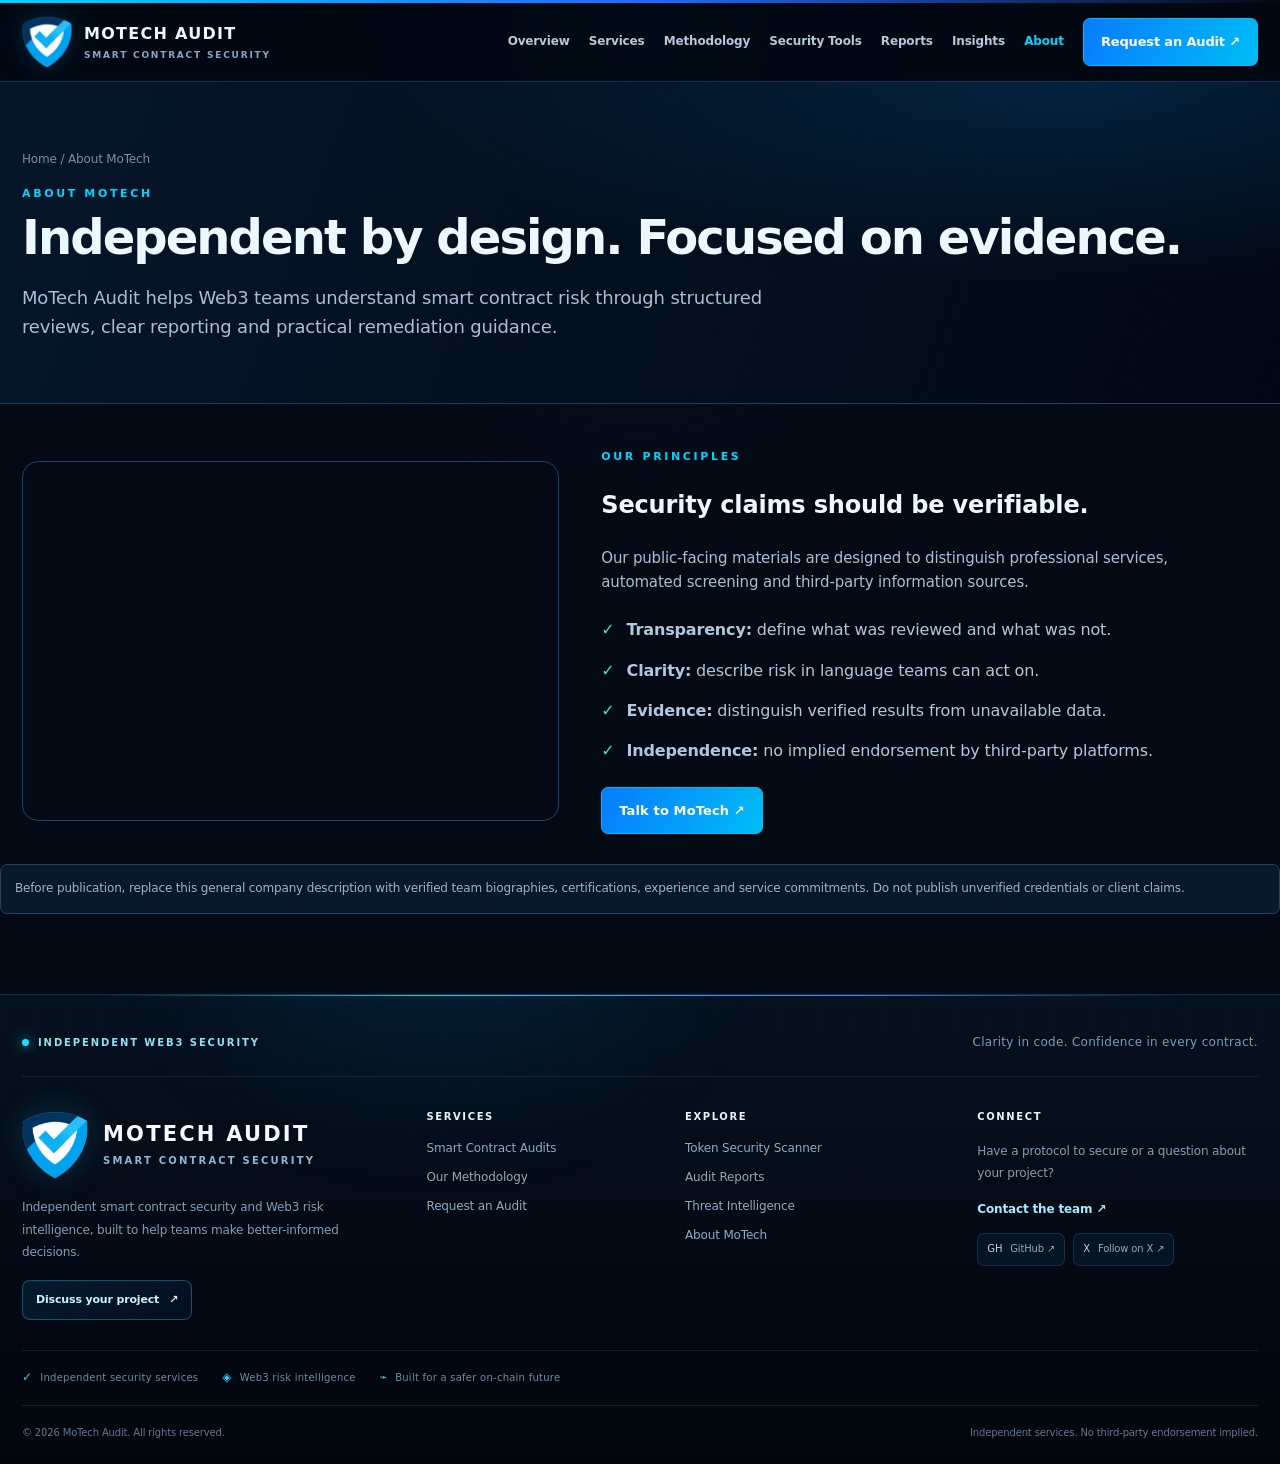
==== about.html @ cdf60a1f "Upgrade website to mobile-friendly V3" ====
<!doctype html><html lang="en"><head><meta charset="utf-8"><meta name="viewport" content="width=device-width, initial-scale=1"><meta name="theme-color" content="#050c18"><meta name="description" content="MoTech Audit smart contract security, token risk analysis and Web3 security intelligence."><title>About | MoTech Audit</title><link rel="stylesheet" href="assets/site.css"></head><body><div class="topline"></div><header><div class="wrap nav"><a class="brand" href="index.html"><img src="assets/logo.png" alt="MoTech Audit logo"><span>MOTECH AUDIT<small>SMART CONTRACT SECURITY</small></span></a><button class="mobile-menu-toggle" type="button" aria-label="Open navigation menu" aria-expanded="false" aria-controls="site-navigation"><span class="menu-icon" aria-hidden="true"><i></i><i></i><i></i></span><span class="menu-label">Menu</span></button><nav class="links" id="site-navigation"><a class="" href="index.html">Overview</a><a class="" href="services.html">Services</a><a class="" href="process.html">Methodology</a><a class="" href="scanner.html">Security Tools</a><a class="" href="reports.html">Reports</a><a class="" href="insights.html">Insights</a><a class="active" href="about.html">About</a><a class="nav-cta" href="contact.html">Request an Audit ↗</a></nav></div></header><div class="page-intro"><div class="wrap"><div class="crumb"><a href="index.html">Home</a> / About MoTech</div><div class="eyebrow">About MoTech</div><h1>Independent by design. Focused on evidence.</h1><p class="lead">MoTech Audit helps Web3 teams understand smart contract risk through structured reviews, clear reporting and practical remediation guidance.</p></div></div><main class="content"><div class="wrap feature"><div class="feature-img"></div><div><div class="eyebrow">Our principles</div><h2>Security claims should be verifiable.</h2><p class="lead" style="font-size:15px">Our public-facing materials are designed to distinguish professional services, automated screening and third-party information sources.</p><div class="checklist"><div class="check"><b>✓</b><span><strong>Transparency:</strong> define what was reviewed and what was not.</span></div><div class="check"><b>✓</b><span><strong>Clarity:</strong> describe risk in language teams can act on.</span></div><div class="check"><b>✓</b><span><strong>Evidence:</strong> distinguish verified results from unavailable data.</span></div><div class="check"><b>✓</b><span><strong>Independence:</strong> no implied endorsement by third-party platforms.</span></div></div><a class="btn" href="contact.html">Talk to MoTech ↗</a></div></div><div class="notice" style="margin-top:30px">Before publication, replace this general company description with verified team biographies, certifications, experience and service commitments. Do not publish unverified credentials or client claims.</div></div></main><footer class="footer premium-footer">
  <div class="footer-glow" aria-hidden="true"></div>
  <div class="wrap">
    <div class="footer-topline">
      <span class="footer-kicker"><span class="footer-live-dot"></span> INDEPENDENT WEB3 SECURITY</span>
      <span class="footer-top-note">Clarity in code. Confidence in every contract.</span>
    </div>
    <div class="premium-footgrid">
      <div class="footer-brand-col">
        <a class="brand footer-brand" href="index.html" aria-label="MoTech Audit home">
          <img src="assets/logo.png" alt="MoTech Audit logo">
          <span>MOTECH AUDIT<small>SMART CONTRACT SECURITY</small></span>
        </a>
        <p>Independent smart contract security and Web3 risk intelligence, built to help teams make better-informed decisions.</p>
        <a class="footer-contact-link" href="contact.html">Discuss your project <span aria-hidden="true">↗</span></a>
      </div>
      <div class="footer-link-col">
        <h4>Services</h4>
        <a href="services.html">Smart Contract Audits</a>
        <a href="process.html">Our Methodology</a>
        <a href="contact.html">Request an Audit</a>
      </div>
      <div class="footer-link-col">
        <h4>Explore</h4>
        <a href="scanner.html">Token Security Scanner</a>
        <a href="reports.html">Audit Reports</a>
        <a href="insights.html">Threat Intelligence</a>
        <a href="about.html">About MoTech</a>
      </div>
      <div class="footer-link-col footer-connect-col">
        <h4>Connect</h4>
        <p>Have a protocol to secure or a question about your project?</p>
        <a href="contact.html">Contact the team <span aria-hidden="true">↗</span></a>
        <div class="footer-socials">
          <a href="https://github.com/MotechAudit" target="_blank" rel="noreferrer" aria-label="GitHub">GH <span>GitHub ↗</span></a>
          <a href="https://x.com/MoTechAudit" target="_blank" rel="noreferrer" aria-label="X / Twitter">X <span>Follow on X ↗</span></a>
        </div>
      </div>
    </div>
    <div class="footer-trust-row">
      <span><i aria-hidden="true">✓</i> Independent security services</span>
      <span><i aria-hidden="true">◈</i> Web3 risk intelligence</span>
      <span><i aria-hidden="true">⌁</i> Built for a safer on-chain future</span>
    </div>
    <div class="copyright premium-copyright">
      <span>© 2026 MoTech Audit. All rights reserved.</span>
      <span>Independent services. No third-party endorsement implied.</span>
    </div>
  </div>
</footer><script>
// Progressive scroll reveals; content remains visible if scripting is unavailable.
(()=>{document.documentElement.classList.add('reveal-ready');const targets='section,.card,.workspace-card,.panel,.scan-home,.ticker-shell,.page-intro,.result,.stat,.feature-img,.form-grid';document.querySelectorAll(targets).forEach((el,i)=>{if(el.closest('footer'))return;el.classList.add('reveal');});if(!('IntersectionObserver'in window)){document.querySelectorAll('.reveal').forEach(el=>el.classList.add('is-visible'));return;}const observer=new IntersectionObserver(entries=>entries.forEach(entry=>{if(entry.isIntersecting){entry.target.classList.add('is-visible');observer.unobserve(entry.target)}}),{threshold:.08,rootMargin:'0px 0px -35px 0px'});document.querySelectorAll('.reveal').forEach(el=>observer.observe(el));})();
</script>

<script>
/* Mobile navigation accessibility */
(function(){
  var toggle=document.querySelector('.mobile-menu-toggle');
  var menu=document.querySelector('#site-navigation');
  if(!toggle||!menu)return;
  function closeMenu(){menu.classList.remove('is-open');toggle.setAttribute('aria-expanded','false');toggle.setAttribute('aria-label','Open navigation menu');}
  toggle.addEventListener('click',function(){
    var open=!menu.classList.contains('is-open');
    menu.classList.toggle('is-open',open);
    toggle.setAttribute('aria-expanded',String(open));
    toggle.setAttribute('aria-label',open?'Close navigation menu':'Open navigation menu');
  });
  menu.querySelectorAll('a').forEach(function(link){link.addEventListener('click',closeMenu);});
  document.addEventListener('keydown',function(e){if(e.key==='Escape')closeMenu();});
  window.addEventListener('resize',function(){if(window.innerWidth>1000)closeMenu();});
})();
</script>
</body></html>
---- assets/site.css ----
:root{--bg:#050c18;--panel:#0a1728;--panel2:#0d2035;--line:#18344f;--text:#eaf4ff;--muted:#91a9c2;--cyan:#15c9f5;--blue:#168bff;--green:#3ee0b2;--max:1240px}*{box-sizing:border-box}html{scroll-behavior:smooth}body{margin:0;background:var(--bg);color:var(--text);font:16px/1.65 Inter,ui-sans-serif,system-ui,-apple-system,Segoe UI,sans-serif}a{color:inherit;text-decoration:none}button,input,select,textarea{font:inherit}.wrap{width:min(var(--max),calc(100% - 44px));margin:auto}.topline{height:3px;background:linear-gradient(90deg,var(--cyan),#2468ff,transparent)}header{position:sticky;top:0;z-index:20;background:#050c18ed;backdrop-filter:blur(18px);border-bottom:1px solid #183047}.nav{height:82px;display:flex;align-items:center;justify-content:space-between;gap:24px}.brand{display:flex;align-items:center;gap:12px;font-weight:850;letter-spacing:.08em}.brand img{width:47px;height:47px;object-fit:contain}.brand small{display:block;font-size:9px;letter-spacing:.2em;color:#8aa6c1;font-weight:700}.links{display:flex;align-items:center;gap:23px;color:#b5c8dc;font-size:13px;font-weight:700}.links a:hover,.links a.active{color:var(--cyan)}.nav-cta,.btn{display:inline-flex;align-items:center;justify-content:center;gap:9px;padding:12px 17px;border:1px solid #1f9ac8;background:linear-gradient(120deg,#0879b8,#1051a4);border-radius:8px;color:white;font-size:13px;font-weight:800;box-shadow:0 8px 26px #008dd51c}.btn.secondary{background:#0a1829;border-color:#294761;color:#d9ebff;box-shadow:none}.btn:hover,.nav-cta:hover{filter:brightness(1.15);transform:translateY(-1px)}.mobile{display:none}.eyebrow{font-size:11px;letter-spacing:.23em;color:var(--cyan);font-weight:850;text-transform:uppercase}.hero{padding:78px 0 58px;position:relative;overflow:hidden;background:radial-gradient(ellipse at 80% 30%,#063e7455,transparent 40%),linear-gradient(180deg,#071426,#050c18)}.hero-grid{display:grid;grid-template-columns:1.03fr .97fr;align-items:center;gap:36px}.hero h1{font-size:clamp(42px,5.3vw,72px);line-height:1.04;letter-spacing:-.055em;margin:18px 0 22px;max-width:720px}.gradient{background:linear-gradient(90deg,#fff 10%,#72e1ff 56%,#278aff);color:transparent;background-clip:text}.lead{font-size:18px;color:#a8bfd6;max-width:640px}.actions{display:flex;gap:12px;flex-wrap:wrap;margin:28px 0}.hero-art{min-height:370px;background:linear-gradient(130deg,#07162a55,#081b30aa),url('assets/hero.png') center/cover;border:1px solid #19436a;border-radius:18px;box-shadow:0 30px 90px #00101f;position:relative}.art-label{position:absolute;bottom:18px;left:18px;right:18px;display:flex;justify-content:space-between;gap:12px;padding:13px 15px;background:#061120d9;border:1px solid #1a4260;border-radius:10px;font-size:11px;color:#b7d2eb}.art-label strong{color:var(--cyan)}.strip{border-block:1px solid #162d43;background:#071321}.strip-grid{display:grid;grid-template-columns:repeat(4,1fr)}.strip-item{padding:22px 20px;border-right:1px solid #162d43}.strip-item:last-child{border:0}.strip-item strong{display:block;font-size:13px}.strip-item span{font-size:12px;color:var(--muted)}section{padding:72px 0}.section-head{display:flex;align-items:end;justify-content:space-between;gap:24px;margin-bottom:28px}.section-head h2,.page-intro h1{margin:8px 0 0;font-size:clamp(30px,4vw,46px);line-height:1.12;letter-spacing:-.04em}.section-head p{color:var(--muted);max-width:480px;margin:0}.grid{display:grid;gap:16px}.grid.three{grid-template-columns:repeat(3,1fr)}.grid.two{grid-template-columns:repeat(2,1fr)}.card{background:linear-gradient(145deg,#0b1b2d,#081321);border:1px solid var(--line);border-radius:13px;padding:25px;min-width:0;transition:.2s}.card:hover{border-color:#1976a5;transform:translateY(-2px)}.iconbox{width:44px;height:44px;border-radius:10px;border:1px solid #12668b;background:#06243b;color:#4bdcff;display:grid;place-items:center;font-weight:900;font-size:13px;margin-bottom:20px}.card h3{margin:0 0 9px;font-size:19px}.card p{margin:0;color:#9cb2c9;font-size:14px}.card .more{display:inline-block;color:var(--cyan);font-size:13px;font-weight:800;margin-top:19px}.feature{display:grid;grid-template-columns:.9fr 1.1fr;gap:42px;align-items:center}.feature-img{min-height:360px;border:1px solid #16456a;border-radius:16px;background:url('assets/shield.jpg') center/cover}.checklist{display:grid;gap:14px;margin:22px 0}.check{display:flex;gap:12px;color:#b2c7dc}.check b{color:var(--green)}.page-intro{padding:65px 0 38px;background:radial-gradient(ellipse at 80% 0%,#07416a55,transparent 45%),#071221;border-bottom:1px solid #142d43}.page-intro .lead{max-width:790px}.crumb{font-size:12px;color:#7290ab;margin-bottom:15px}.content{padding:44px 0 80px}.two-col{display:grid;grid-template-columns:minmax(0,1fr) 300px;gap:24px}.sidebox{height:max-content;position:sticky;top:110px}.sidebox a{display:block;padding:10px 0;border-bottom:1px solid #193147;color:#9db5cc;font-size:13px}.sidebox a:hover{color:var(--cyan)}.form-grid{display:grid;grid-template-columns:1fr 1fr;gap:15px}.field{display:grid;gap:7px}.field.full{grid-column:1/-1}.field label{font-size:12px;color:#a7bfd6;font-weight:750}.field input,.field select,.field textarea{width:100%;background:#061120;border:1px solid #25435c;color:#eaf4ff;border-radius:8px;padding:12px 13px;outline:none}.field input:focus,.field select:focus,.field textarea:focus{border-color:var(--cyan)}.field textarea{min-height:130px;resize:vertical}.notice{border:1px solid #24425b;background:#09192a;border-radius:10px;padding:14px;color:#9bb4ca;font-size:12px}.pill{display:inline-block;border:1px solid #1d506e;color:#72ddf7;background:#06233a;border-radius:99px;padding:5px 9px;font-size:10px;font-weight:800;letter-spacing:.07em}.statrow{display:grid;grid-template-columns:repeat(3,1fr);gap:12px;margin:24px 0}.stat{padding:19px;background:#071625;border:1px solid #18354e;border-radius:10px}.stat strong{display:block;font-size:23px}.stat span{font-size:11px;color:var(--muted)}.scanner{display:grid;grid-template-columns:1fr 1fr;gap:16px}.result{background:#061321;border:1px solid #193d59;border-radius:12px;padding:22px}.result h3{margin:0 0 12px}.resultrow{display:flex;justify-content:space-between;gap:12px;padding:11px 0;border-bottom:1px solid #183047;font-size:13px}.resultrow span{color:#9ab2c9}.resultrow strong{color:#c5f7ff}.resultrow:last-child{border:0}.footer{border-top:1px solid #183047;background:#040a13;padding:44px 0 24px}.footgrid{display:grid;grid-template-columns:1.5fr 1fr 1fr 1fr;gap:28px}.footer p,.footer a{font-size:12px;color:#8fa8c0}.footer a{display:block;margin:7px 0}.footer h4{font-size:12px;margin:0 0 12px;color:#dbeaff}.copyright{border-top:1px solid #15283a;margin-top:30px;padding-top:17px;display:flex;justify-content:space-between;gap:15px;color:#66829c;font-size:11px}.status{font-size:12px;color:#9eb8cf;margin-top:12px}.menu-toggle{display:none}
@media(max-width:900px){.links{gap:12px}.links a:not(.nav-cta){display:none}.mobile{display:inline-flex}.hero-grid,.feature,.two-col{grid-template-columns:1fr}.hero-art{min-height:310px}.grid.three{grid-template-columns:repeat(2,1fr)}.footgrid{grid-template-columns:repeat(2,1fr)}.sidebox{position:static}.scanner{grid-template-columns:1fr}}
@media(max-width:600px){.wrap{width:min(100% - 28px,var(--max))}.nav{height:70px}.brand img{width:39px;height:39px}.brand{font-size:13px}.nav-cta{padding:10px 11px;font-size:11px}.hero{padding:52px 0 38px}.hero h1{font-size:43px}.lead{font-size:15px}.hero-art{min-height:240px}.strip-grid{grid-template-columns:repeat(2,1fr)}.strip-item:nth-child(2){border-right:0}.strip-item:nth-child(-n+2){border-bottom:1px solid #162d43}.section-head{display:block}.section-head p{margin-top:12px}.grid.three,.grid.two{grid-template-columns:1fr}section{padding:50px 0}.page-intro{padding:45px 0 30px}.form-grid{grid-template-columns:1fr}.field.full{grid-column:auto}.footgrid{grid-template-columns:1fr 1fr}.copyright{display:block}.statrow{grid-template-columns:1fr}.card{padding:21px}}


/* MoTech multi-page workspace redesign */
:root{--bg:#040a14;--panel:#081525;--panel2:#0b1d30;--line:#183650;--text:#eff7ff;--muted:#9bb1c7;--cyan:#19c8f5;--blue:#197dff;--green:#48dfb2;--max:1320px}
body{background:radial-gradient(ellipse at 75% 0%,#092543 0,transparent 32%),var(--bg)}
header{background:rgba(4,10,20,.94);border-bottom-color:#18334c}.nav{height:76px}.links{gap:17px;font-size:12px}.brand img{width:43px;height:43px}.nav-cta{border-radius:5px;background:#0b2740;border-color:#176b99}.hero{padding:48px 0 38px;background:linear-gradient(90deg,#050d19eF 0%,#050d19b8 46%,#06132666 100%),url('hero.png') center 43%/cover;border-bottom:1px solid #18344d}.hero-grid{grid-template-columns:1.08fr .92fr;min-height:370px}.hero h1{font-size:clamp(38px,4.3vw,61px);letter-spacing:-.045em}.hero-art{min-height:330px;background:linear-gradient(90deg,#06101b00,#06101b11),url('hero.png') 65% center/cover;border:1px solid #1a4e75;border-radius:6px;box-shadow:0 20px 60px #0007}.art-label{border-radius:4px}.status{letter-spacing:.06em;font-size:10px}.live-dot{display:inline-block;width:7px;height:7px;border-radius:50%;background:#42e1b0;box-shadow:0 0 12px #42e1b0;margin-right:7px}.status-divider{padding:0 9px;color:#41617b}.workspace{padding:36px 0 76px}.workspace-head{display:flex;align-items:end;justify-content:space-between;margin-bottom:19px}.workspace-head h2{font-size:26px;letter-spacing:-.03em;margin:4px 0 0}.workspace-note{font-size:12px;color:#7692ad}.workspace-grid{display:grid;grid-template-columns:repeat(3,1fr);gap:12px}.workspace-card{position:relative;min-height:205px;padding:23px;background:linear-gradient(145deg,#0b1b2d,#071321);border:1px solid #1a3852;border-radius:7px;transition:border-color .18s,transform .18s;overflow:hidden}.workspace-card:hover{border-color:#159dce;transform:translateY(-2px)}.w-number{position:absolute;right:18px;top:15px;font-size:11px;color:#55728e;letter-spacing:.12em}.w-icon{display:grid;place-items:center;width:36px;height:36px;border:1px solid #15577b;background:#062239;color:#47d7fa;font-size:19px;border-radius:5px;margin-bottom:16px}.workspace-card h3{font-size:17px;margin:0 0 7px}.workspace-card p{font-size:13px;line-height:1.55;color:#91a9c1;margin:0;max-width:340px}.workspace-card .more{display:block;font-size:12px;color:#24cafa;font-weight:800;margin-top:16px}.contact-card{background:linear-gradient(140deg,#0b2944,#081727);border-color:#1b5b80}.lower-grid{display:grid;grid-template-columns:1.25fr .75fr;gap:13px;margin-top:16px}.panel{background:#071321;border:1px solid #18364f;border-radius:7px;padding:23px}.panel-top{display:flex;justify-content:space-between;gap:15px;align-items:start}.panel-top h3,.panel h3{margin:5px 0 0;font-size:19px}.panel-top>a,.text-link{font-size:12px;color:var(--cyan);font-weight:800}.timeline{display:grid;grid-template-columns:repeat(3,1fr);gap:15px;margin-top:23px}.timeline>div{display:flex;gap:11px;border-top:1px solid #23415a;padding-top:14px}.timeline b{font-size:11px;color:#36d3fa}.timeline strong{display:block;font-size:12px}.timeline small{display:block;color:#89a3bb;font-size:11px;line-height:1.5;margin-top:5px}.muted{font-size:13px;color:#92abc3;line-height:1.7}.panel .text-link{display:inline-block;margin-top:10px}.page-intro{background:linear-gradient(115deg,#08182a,#06101d);border-bottom-color:#1a344b}.page-intro h1{font-size:clamp(34px,4vw,48px)}.card,.result,.stat,.notice{border-radius:7px}.btn{border-radius:5px}.footer{background:#030811}.footer .brand img{width:39px;height:39px}
@media(max-width:1000px){.links{gap:10px}.links a:not(.nav-cta){display:none}.workspace-grid{grid-template-columns:repeat(2,1fr)}.hero-grid{grid-template-columns:1fr 1fr}.lower-grid{grid-template-columns:1fr}.timeline{grid-template-columns:1fr}.timeline>div{padding-bottom:8px}}
@media(max-width:650px){.hero{padding:35px 0 28px}.hero-grid{grid-template-columns:1fr}.hero-art{min-height:210px}.workspace-head{display:block}.workspace-note{display:block;margin-top:8px}.workspace-grid{grid-template-columns:1fr}.workspace-card{min-height:180px}.panel-top{display:block}.panel-top>a{display:inline-block;margin-top:12px}.footgrid{grid-template-columns:1fr 1fr}}

/* 2026 premium command-center redesign */
:root{--bg:#030916;--panel:#07182b;--panel2:#0b2340;--line:#16436b;--text:#f2f8ff;--muted:#9cb8d3;--cyan:#20d7ff;--blue:#187cff;--max:1400px}
body{background:radial-gradient(ellipse at 70% -10%,#073b70 0,transparent 36%),#030916}header{background:rgba(3,9,22,.92);backdrop-filter:blur(18px);border-bottom:1px solid #153b5d}.nav{height:86px}.brand img{width:50px;height:50px}.links{gap:15px;font-size:12px}.links a{white-space:nowrap}.nav-cta{background:linear-gradient(120deg,#087fc1,#124caa);border-radius:5px}.hero{padding:55px 0 48px;background:linear-gradient(90deg,#030916 0%,#030916e8 32%,#03091666 67%,#03091633 100%),url('assets/hero.png') center/cover no-repeat;border-bottom:1px solid #194568}.hero-grid{grid-template-columns:1.12fr .88fr;min-height:410px}.hero-art{background:linear-gradient(90deg,#03101b00,#03101b00),url('assets/shield.jpg') center/cover;border:1px solid #1a5b8b;border-radius:10px;min-height:350px;box-shadow:0 20px 100px #0075ff22}.hero h1{font-size:clamp(46px,5.2vw,76px);text-shadow:0 8px 40px #000}.hero .lead{max-width:600px}.eyebrow{letter-spacing:.24em}.btn{border-radius:5px;letter-spacing:.01em}.workspace{padding:48px 0 70px}.workspace-head h2{font-size:32px}.workspace-grid{gap:15px}.workspace-card{min-height:215px;border-radius:9px;background:linear-gradient(145deg,#0a2037dd,#061323f5);border-color:#17466c;padding:25px}.workspace-card h3{font-size:19px}.workspace-card p{font-size:14px}.w-icon{width:42px;height:42px;border-radius:8px;box-shadow:inset 0 0 18px #00baff12}.panel{border-radius:9px;background:linear-gradient(145deg,#091c30,#061321)}.ticker{padding:0 0 28px;background:#030916}.ticker-shell{border:1px solid #16466c;border-radius:10px;overflow:hidden;background:linear-gradient(110deg,#061629,#071b31)}.ticker-head{display:flex;align-items:center;justify-content:space-between;padding:17px 20px;border-bottom:1px solid #153a58}.ticker-head h2{margin:0;font-size:18px}.ticker-head small{color:#8caac5}.ticker-grid{display:grid;grid-template-columns:repeat(5,1fr)}.coin{padding:18px 20px;border-right:1px solid #153a58}.coin:last-child{border:0}.coin-top{display:flex;justify-content:space-between;color:#9db7d0;font-size:12px}.coin strong{display:block;font-size:22px;margin:9px 0 3px;font-variant-numeric:tabular-nums}.coin .change{font-size:12px;font-weight:800}.positive{color:#45e3b0}.negative{color:#ff6f86}.ticker-note{padding:10px 20px;color:#7694af;font-size:11px;border-top:1px solid #153a58}.scan-home{display:grid;grid-template-columns:1fr auto;gap:22px;align-items:center;padding:26px;border:1px solid #17608b;border-radius:10px;background:radial-gradient(ellipse at 90% 0%,#064c7d55,transparent 55%),linear-gradient(120deg,#081a2c,#071426);margin-top:20px}.scan-home h3{font-size:24px;margin:6px 0}.scan-home p{margin:0;color:#9cb6ce;font-size:14px}.scan-home .actions{margin:0}.scan-home input,.scan-home select{background:#030d1b;border:1px solid #245276;color:#eef8ff;border-radius:5px;padding:12px}.scan-inputs{display:flex;gap:9px;margin-top:16px;flex-wrap:wrap}.scan-inputs input{min-width:280px;flex:1}.section-title{display:flex;justify-content:space-between;align-items:end;gap:20px;margin:0 0 20px}.section-title h2{margin:5px 0 0;font-size:30px}.section-title p{color:#8ea9c3;font-size:13px;max-width:430px}.footer{border-top:1px solid #173a57}.page-intro{background:linear-gradient(115deg,#07192b,#040b17);padding:68px 0 43px}.card{background:linear-gradient(145deg,#0a1c30,#061321);border-color:#19405f}.form-grid .btn{cursor:pointer}
@media(max-width:1000px){.nav{height:auto;min-height:78px;padding:10px 0}.links{gap:8px}.hero-grid{grid-template-columns:1fr}.hero-art{min-height:280px}.ticker-grid{grid-template-columns:repeat(3,1fr)}.coin:nth-child(3){border-right:0}.coin:nth-child(-n+3){border-bottom:1px solid #153a58}}
@media(max-width:650px){.hero{padding:38px 0 28px}.hero h1{font-size:44px}.ticker-grid{grid-template-columns:repeat(2,1fr)}.coin:nth-child(odd){border-right:1px solid #153a58}.coin:nth-child(even){border-right:0}.coin:nth-child(3){border-right:1px solid #153a58}.coin:nth-child(4){border-right:0}.coin:nth-child(5){grid-column:1/-1;border-right:0}.scan-home{grid-template-columns:1fr}.scan-home .actions{margin-top:15px}.section-title{display:block}.section-title p{margin-bottom:0}.links a:not(.nav-cta){display:none}}

/* Premium cinematic redesign: preserve original 3D shield and existing live tools */
:root{--bg:#020813;--panel:#06172a;--panel2:#09213a;--line:#10456d;--text:#edf7ff;--muted:#a0bdd6;--cyan:#00d4ff;--blue:#087dff}
body{background:radial-gradient(ellipse at 50% -15%,#0a2b4b 0%,#020813 48%);letter-spacing:-.01em}
header{background:rgba(2,8,19,.88);backdrop-filter:blur(22px);border-bottom:1px solid #0e3555}
.nav{height:78px}.brand img{filter:drop-shadow(0 0 12px #00aaff30)}.links{gap:clamp(10px,1.5vw,23px)}
.nav-cta,.btn{border-radius:7px;background:linear-gradient(115deg,#087bff,#00bdf5);border-color:#00bdf5;box-shadow:0 8px 30px #008eff26}
.btn.secondary{background:#06182b;border-color:#23618a}
.hero{padding:42px 0 38px;background:linear-gradient(90deg,#020813f7 0%,#031124d9 44%,#03112470 100%),url('hero.png') center/cover;isolation:isolate}
.hero:after{content:"";position:absolute;inset:auto 0 0;height:1px;background:linear-gradient(90deg,transparent,#00bfff,#164c9a,transparent);opacity:.85}
.hero-grid{grid-template-columns:.94fr 1.06fr;gap:28px;min-height:380px;position:relative;z-index:1}
.hero h1{font-size:clamp(43px,4.4vw,67px);line-height:1.01;max-width:680px;margin:15px 0 19px;text-shadow:0 8px 44px #000}
.hero .lead{font-size:17px;line-height:1.7;max-width:570px;color:#c0d5e8}
.hero-art{min-height:365px;position:relative;overflow:hidden;border-radius:12px;border:1px solid #12517d;background:linear-gradient(110deg,#031020b0,#051a30aa),url('hero.png') 68% center/cover;box-shadow:0 24px 90px #00132b,inset 0 0 60px #007dff13}
.hero-art:before{content:"";position:absolute;inset:0;background:radial-gradient(ellipse at 52% 62%,#008eff37,transparent 42%),linear-gradient(0deg,#020813a8,transparent 35%);z-index:0}
.hero-shield{position:absolute;z-index:1;width:min(75%,390px);height:auto;object-fit:contain;left:50%;top:45%;transform:translate(-50%,-50%);filter:drop-shadow(0 0 22px #008dff55) drop-shadow(0 22px 35px #0009)}
.art-label{z-index:2;backdrop-filter:blur(12px);background:#031020d9;border-color:#14517a;border-radius:7px}
.status{font-size:11px;letter-spacing:.04em}
.ticker{padding:0 0 28px;background:transparent}.ticker-shell{border:1px solid #11517e;border-radius:12px;background:linear-gradient(115deg,#06182b,#041123 55%,#071b30);box-shadow:0 20px 65px #0003}
.ticker-head{padding:19px 22px;background:linear-gradient(90deg,#09213a55,transparent)}.ticker-head h2{font-size:24px;letter-spacing:-.04em}
.ticker-grid{grid-template-columns:repeat(5,minmax(0,1fr))}.coin{position:relative;padding:20px 18px;min-width:0;background:linear-gradient(180deg,#07192b80,#03102044)}
.coin strong{font-size:clamp(18px,1.7vw,25px);letter-spacing:-.035em}.coin-top{font-size:12px}.coin-top b{color:#e5f4ff}
.workspace{padding:46px 0 70px;background:linear-gradient(180deg,#03102050,transparent)}.section-title h2{font-size:clamp(28px,3vw,38px);letter-spacing:-.045em}.section-title p{max-width:460px;font-size:14px;line-height:1.65}
.workspace-grid{gap:14px}.workspace-card{min-height:220px;padding:25px 24px;border-radius:10px;background:linear-gradient(145deg,#09213aeb,#041020f5);border-color:#12456c;box-shadow:inset 0 1px #ffffff08;transition:transform .22s,border-color .22s,box-shadow .22s}
.workspace-card:before{content:"";position:absolute;width:180px;height:180px;right:-80px;bottom:-95px;border-radius:50%;background:#008cff0c;filter:blur(3px)}
.workspace-card:hover{transform:translateY(-4px);border-color:#00bfff;box-shadow:0 18px 45px #001a3266}
.w-icon{width:43px;height:43px;border-radius:10px;background:linear-gradient(145deg,#063251,#05172b);border-color:#0e80b7;box-shadow:inset 0 0 18px #00baff12}
.workspace-card h3{font-size:19px;letter-spacing:-.025em}.workspace-card p{font-size:13px;color:#a5bfd7}
.scan-home{position:relative;overflow:hidden;margin-top:22px;padding:30px;border-radius:12px;border-color:#087bb4;background:radial-gradient(ellipse at 100% 0%,#006dba35,transparent 48%),linear-gradient(120deg,#071c31,#041020);box-shadow:0 22px 70px #0003}
.scan-home:after{content:"";position:absolute;right:-90px;top:-140px;width:330px;height:330px;border:1px solid #0b6b9a22;border-radius:50%;pointer-events:none}
.scan-home h3{font-size:28px;letter-spacing:-.04em}.scan-home p{max-width:660px;line-height:1.65}
.scan-inputs input,.scan-inputs select{border-radius:7px;border-color:#15517a;padding:13px 14px}
.lower-grid{gap:16px}.panel{border-radius:11px;border-color:#123f63;background:linear-gradient(145deg,#081c30,#041020);padding:24px}.panel h3{font-size:22px;letter-spacing:-.035em}
.footer{background:#020710;border-top-color:#12405f}.footgrid{padding-bottom:15px}
.page-intro{background:radial-gradient(ellipse at 85% 0%,#07508a55,transparent 45%),linear-gradient(110deg,#061629,#020813);border-bottom-color:#164365}
.card,.result{border-radius:11px;border-color:#15476b;background:linear-gradient(145deg,#081c30,#041020)}.card:hover{border-color:#00aee9;box-shadow:0 16px 40px #0003}
@media(max-width:1000px){.hero-grid{grid-template-columns:1fr}.hero-art{min-height:340px}.ticker-grid{grid-template-columns:repeat(3,minmax(0,1fr))}.coin:nth-child(3){border-right:0}.coin:nth-child(-n+3){border-bottom:1px solid #153a58}}
@media(max-width:650px){.hero{padding:32px 0 25px}.hero h1{font-size:43px}.hero-art{min-height:270px}.hero-shield{width:min(76%,270px)}.ticker-grid{grid-template-columns:repeat(2,minmax(0,1fr))}.workspace-grid{grid-template-columns:1fr}.scan-home{padding:22px}.scan-inputs input{min-width:100%}.links a:not(.nav-cta){display:none}}

/* Futuristic motion layer — keeps original MoTech 3D shield asset */
:root{--glow-cyan:rgba(21,201,245,.24);--glow-blue:rgba(22,139,255,.22)}
body{background-image:radial-gradient(ellipse at 14% 12%,rgba(0,122,255,.11),transparent 28%),radial-gradient(ellipse at 86% 42%,rgba(0,205,255,.07),transparent 30%),linear-gradient(rgba(15,114,175,.035) 1px,transparent 1px),linear-gradient(90deg,rgba(15,114,175,.035) 1px,transparent 1px);background-size:auto,auto,42px 42px,42px 42px;background-attachment:fixed}
.hero{isolation:isolate}.hero:before{content:"";position:absolute;inset:0;z-index:-1;pointer-events:none;background:linear-gradient(115deg,transparent 20%,rgba(0,179,255,.08) 50%,transparent 75%);background-size:220% 100%;animation:scanSweep 12s linear infinite}.hero:after{content:"";position:absolute;z-index:-1;width:420px;height:420px;right:5%;top:-20%;border-radius:50%;background:#007dff18;filter:blur(55px);pointer-events:none;animation:ambientPulse 6s ease-in-out infinite alternate}
.hero-art{overflow:hidden;isolation:isolate;box-shadow:0 25px 90px rgba(0,84,180,.19),inset 0 0 40px rgba(0,174,255,.07)}.hero-art:before{content:"";position:absolute;inset:0;z-index:0;pointer-events:none;background:linear-gradient(120deg,transparent 25%,rgba(49,211,255,.14) 48%,transparent 68%);background-size:230% 100%;animation:scanSweep 8s ease-in-out infinite}.hero-shield{position:absolute;z-index:1;left:50%;top:46%;width:min(74%,390px);max-height:88%;object-fit:contain;transform:translate(-50%,-50%);filter:drop-shadow(0 0 18px rgba(0,166,255,.42));animation:shieldFloat 6s ease-in-out infinite;transition:filter .4s}.hero-art:hover .hero-shield{filter:drop-shadow(0 0 30px rgba(0,204,255,.72))}.art-label{z-index:2;backdrop-filter:blur(16px);box-shadow:0 0 28px rgba(0,155,255,.08)}
.card,.workspace-card,.panel,.scan-home,.ticker-shell,.result,.stat{background:linear-gradient(145deg,rgba(9,29,49,.82),rgba(3,13,25,.9));backdrop-filter:blur(14px);box-shadow:inset 0 1px rgba(164,224,255,.035),0 12px 36px rgba(0,0,0,.13);transition:transform .28s ease,border-color .28s ease,box-shadow .28s ease}.card:hover,.workspace-card:hover{transform:translateY(-5px);border-color:#13baf3;box-shadow:0 15px 40px rgba(0,119,255,.14),inset 0 0 22px rgba(0,171,255,.035)}.workspace-card:after,.card:after{content:"";position:absolute;inset:0;border-radius:inherit;pointer-events:none;opacity:0;background:linear-gradient(125deg,transparent,rgba(0,187,255,.08),transparent);transition:opacity .3s}.workspace-card:hover:after,.card:hover:after{opacity:1}.workspace-card{isolation:isolate}.btn,.nav-cta{position:relative;overflow:hidden;transition:transform .22s ease,box-shadow .22s ease,border-color .22s ease,filter .22s ease;box-shadow:0 0 0 rgba(0,177,255,0)}.btn:before,.nav-cta:before{content:"";position:absolute;inset:0;transform:translateX(-130%);background:linear-gradient(105deg,transparent 25%,rgba(255,255,255,.23) 48%,transparent 70%);transition:transform .55s ease}.btn:hover,.nav-cta:hover{transform:translateY(-3px);box-shadow:0 8px 28px rgba(0,153,255,.24);border-color:#3cd8ff;filter:brightness(1.12)}.btn:hover:before,.nav-cta:hover:before{transform:translateX(130%)}.iconbox,.w-icon{box-shadow:0 0 18px rgba(0,174,255,.09);transition:box-shadow .25s,transform .25s}.card:hover .iconbox,.workspace-card:hover .w-icon{box-shadow:0 0 22px rgba(0,195,255,.24);transform:translateY(-2px)}.live-dot{animation:dotPulse 2s ease-in-out infinite}.ticker-shell{border-color:#164a70;box-shadow:0 18px 55px rgba(0,0,0,.18),inset 0 1px rgba(255,255,255,.035)}.coin{transition:background .2s}.coin:hover{background:rgba(0,140,255,.08)}
.reveal-ready .reveal{opacity:0;transform:translateY(18px);transition:opacity .65s ease,transform .65s cubic-bezier(.2,.7,.2,1)}.reveal-ready .reveal.is-visible{opacity:1;transform:translateY(0)}.reveal-ready .reveal:nth-child(2){transition-delay:70ms}.reveal-ready .reveal:nth-child(3){transition-delay:120ms}.reveal-ready .reveal:nth-child(4){transition-delay:170ms}
@keyframes shieldFloat{0%,100%{transform:translate(-50%,-48%)}50%{transform:translate(-50%,-53%)}}
@keyframes scanSweep{0%{background-position:180% 0}100%{background-position:-80% 0}}
@keyframes ambientPulse{from{opacity:.45;transform:scale(.9)}to{opacity:1;transform:scale(1.12)}}
@keyframes dotPulse{0%,100%{box-shadow:0 0 5px #42e1b0}50%{box-shadow:0 0 15px #42e1b0,0 0 25px #42e1b055}}
@media(prefers-reduced-motion:reduce){*,*:before,*:after{animation-duration:.01ms!important;animation-iteration-count:1!important;scroll-behavior:auto!important;transition-duration:.01ms!important}.reveal-ready .reveal{opacity:1;transform:none}}
@media(max-width:650px){body{background-size:auto,auto,30px 30px,30px 30px}.hero-art:after{opacity:.65}.hero-shield{width:min(72%,290px)}}


/* Final requested hero: original shield only, classic navy background, floating holographic cubes */
body{background-color:#040a14;background-image:radial-gradient(ellipse at 50% 0%,rgba(10,48,83,.22),transparent 42%);background-attachment:fixed}
.hero{background:linear-gradient(180deg,#06101f 0%,#040a14 100%);border-bottom:1px solid #132b42}
.hero:before{opacity:.35;background:linear-gradient(115deg,transparent 20%,rgba(0,179,255,.045) 50%,transparent 75%)}
.hero:after{right:10%;top:0;width:320px;height:320px;background:rgba(0,125,255,.10);filter:blur(70px)}
.hero-art{min-height:410px;position:relative;overflow:visible;border:0;border-radius:0;background:transparent;box-shadow:none;isolation:isolate}
.hero-art:before{content:"";position:absolute;inset:12% 4% 4%;z-index:-1;border-radius:50%;background:radial-gradient(ellipse,rgba(0,108,255,.13),rgba(0,170,255,.035) 38%,transparent 70%);filter:blur(12px);animation:ambientPulse 7s ease-in-out infinite alternate}
.hero-art:after{content:"";position:absolute;z-index:-1;left:18%;right:18%;bottom:7%;height:1px;background:linear-gradient(90deg,transparent,rgba(0,183,255,.5),transparent);box-shadow:0 0 20px rgba(0,150,255,.35)}
.hero-shield{position:absolute;z-index:2;left:50%;top:47%;width:min(82%,470px);max-height:100%;object-fit:contain;transform:translate(-50%,-50%);filter:drop-shadow(0 0 24px rgba(0,143,255,.48)) drop-shadow(0 18px 32px rgba(0,0,0,.45));animation:shieldFloat 6s ease-in-out infinite}
.float-cube{position:absolute;z-index:1;width:44px;height:44px;border:1px solid rgba(57,205,255,.68);background:linear-gradient(135deg,rgba(0,171,255,.13),rgba(15,68,137,.035));box-shadow:inset 0 0 18px rgba(0,174,255,.12),0 0 20px rgba(0,143,255,.12);transform:rotate(30deg) skew(-7deg,-7deg);backdrop-filter:blur(2px);animation:cubeDrift 8s ease-in-out infinite}
.float-cube:before,.float-cube:after{content:"";position:absolute;border:1px solid rgba(74,220,255,.45);inset:6px;transform:translate(7px,-7px)}
.float-cube:after{inset:0;transform:translate(13px,-13px);opacity:.38}
.cube-one{right:7%;top:18%;width:48px;height:48px;animation-delay:-1s}.cube-two{left:7%;top:32%;width:27px;height:27px;animation-delay:-4s}.cube-three{right:14%;bottom:19%;width:23px;height:23px;animation-delay:-2.5s}.cube-four{left:16%;bottom:17%;width:35px;height:35px;animation-delay:-5s}
.data-particle{position:absolute;z-index:1;width:4px;height:4px;border-radius:50%;background:#62e6ff;box-shadow:0 0 10px #00bfff,0 0 22px #008dff;animation:particleDrift 7s ease-in-out infinite}.particle-one{top:20%;left:23%}.particle-two{right:22%;top:64%;animation-delay:-3s}
@keyframes cubeDrift{0%,100%{translate:0 0;rotate:0deg;opacity:.68}50%{translate:0 -19px;rotate:8deg;opacity:1}}
@keyframes particleDrift{0%,100%{transform:translate(0,0);opacity:.35}50%{transform:translate(12px,-18px);opacity:1}}
@media(max-width:1000px){.hero-art{min-height:350px}.hero-shield{width:min(76%,420px)}}
@media(max-width:650px){.hero-art{min-height:280px}.hero-shield{width:min(76%,310px)}.cube-one{right:4%;top:15%}.cube-two{left:2%;top:28%}.cube-three{right:7%;bottom:14%}.cube-four{left:7%;bottom:12%}}

/* Premium Live Market Pulse — screenshot-inspired market cards */
.market-heading{display:flex;align-items:flex-end;justify-content:space-between;gap:24px;margin:0 0 26px;padding-top:2px}
.market-heading h2{font-size:clamp(28px,3vw,40px);letter-spacing:-.045em;margin:7px 0 0;color:#f2f8ff}
.market-heading h2 span{color:#08aef5}
.market-live{display:flex;align-items:center;gap:12px;color:#91b5d2;font-size:12px;font-weight:700;letter-spacing:.11em;padding-bottom:5px}
.market-live b{font-weight:700;color:#a9c7df}
.ticker{padding:0 0 32px;background:transparent}
.ticker-grid{display:grid;grid-template-columns:repeat(5,minmax(0,1fr));gap:16px}
.coin{position:relative;min-width:0;padding:22px 21px 18px;border:1px solid #07558c;border-radius:19px;background:linear-gradient(145deg,rgba(7,27,48,.98),rgba(3,14,29,.98) 72%);box-shadow:inset 0 1px rgba(109,204,255,.045),0 12px 30px rgba(0,0,0,.14);transition:transform .25s ease,border-color .25s ease,box-shadow .25s ease}
.coin:hover{transform:translateY(-4px);border-color:#078bd0;box-shadow:0 14px 38px rgba(0,130,255,.12),inset 0 0 22px rgba(0,174,255,.025);background:linear-gradient(145deg,rgba(8,34,59,.99),rgba(3,15,30,.99))}
.coin-top{display:flex;justify-content:space-between;align-items:center;gap:10px;color:#9dbbd4;font-size:13px}
.coin-identity{display:flex;align-items:center;gap:12px;min-width:0}
.coin-identity b{font-size:15px;color:#dcecff;white-space:nowrap}
.coin-icon{display:grid;place-items:center;width:42px;height:42px;flex:0 0 42px;border:1px solid #0873a9;border-radius:50%;color:#70e5ff;font-size:17px;font-weight:800;background:radial-gradient(circle at 30% 20%,#0b466b,#05223b 75%);box-shadow:inset 0 0 14px #00bfff12}
.coin-pair{font-size:12px;font-weight:700;color:#7298b9;white-space:nowrap}
.coin-price{display:block;margin:22px 0 7px;font-size:clamp(22px,1.65vw,31px);line-height:1.1;letter-spacing:-.045em;color:#f4f8ff;font-variant-numeric:tabular-nums;white-space:nowrap}
.coin-change-row{display:flex;align-items:center;gap:7px;min-height:20px}
.coin .change{font-size:14px;font-weight:800;font-variant-numeric:tabular-nums}
.coin .change-period{font-size:13px;color:#87a9c5}
.coin-bottom{display:flex;justify-content:space-between;align-items:flex-end;gap:7px;margin-top:19px;padding-top:15px;border-top:1px solid #123653}
.volume-block{display:flex;flex-direction:column;gap:3px;min-width:0}
.volume-block span{font-size:12px;color:#81a7c7}
.volume-block b{font-size:12px;color:#b7d8ef;font-weight:750;white-space:nowrap;font-variant-numeric:tabular-nums}
.sparkline{width:84px;height:32px;flex:0 0 84px;overflow:visible}
.sparkline path{fill:none;stroke:#ff648c;stroke-width:2.8;stroke-linecap:round;stroke-linejoin:round;vector-effect:non-scaling-stroke}
.coin:has(.positive) .sparkline path{stroke:#31e4b2}
.ticker-note{margin-top:15px;padding:0;border:0;color:#6e8ca7;font-size:11px;line-height:1.6}
@media(max-width:1100px){.ticker-grid{grid-template-columns:repeat(3,minmax(0,1fr))}.coin:nth-child(3){border-right:1px solid #07558c}.market-heading h2{font-size:34px}}
@media(max-width:720px){.market-heading{align-items:flex-start;flex-direction:column;gap:13px;margin-bottom:18px}.market-live{font-size:10px;letter-spacing:.07em}.ticker-grid{grid-template-columns:repeat(2,minmax(0,1fr));gap:10px}.coin{padding:15px 13px;border-radius:14px}.coin-icon{width:34px;height:34px;flex-basis:34px;font-size:14px}.coin-identity{gap:8px}.coin-identity b{font-size:13px}.coin-pair{font-size:10px}.coin-price{font-size:clamp(19px,5.1vw,25px);margin-top:18px}.coin .change{font-size:12px}.coin .change-period{font-size:11px}.coin-bottom{margin-top:14px;padding-top:12px}.volume-block span,.volume-block b{font-size:10px}.sparkline{width:54px;flex-basis:54px}.coin:last-child{grid-column:1/-1}.ticker-note{font-size:10px}}
@media(prefers-reduced-motion:reduce){.coin{transition:none}.coin:hover{transform:none}}

/* Refined Market Pulse heading and authentic coin marks */
.market-heading{padding-top:28px;margin-bottom:30px;align-items:flex-end}
.market-heading .eyebrow{display:inline-block;margin-bottom:11px;font-size:12px;letter-spacing:.29em;color:#51dfff;text-shadow:0 0 18px #00bfff25}
.market-heading h2{font-size:clamp(36px,4.1vw,54px);line-height:1.02;letter-spacing:-.055em;margin:0;font-weight:850}
.market-heading h2 span{background:linear-gradient(95deg,#66caff,#078fff 68%,#00d4ff);color:transparent;background-clip:text;-webkit-background-clip:text;text-shadow:none}
.coin-icon{overflow:hidden;padding:7px;background:#f5f8fc;border-color:#d7e7f5;box-shadow:0 0 0 3px #0a6da522,0 0 22px #00aaff12}
.coin-icon img{display:block;width:100%;height:100%;object-fit:contain}
.coin-fallback{display:none;color:#0b2440;font-size:17px;font-weight:900}
.coin:nth-child(1) .coin-icon{background:#f7931a;border-color:#f7931a}
.coin:nth-child(2) .coin-icon{background:#f3f5fa;border-color:#d8e0ed}
.coin:nth-child(3) .coin-icon{background:#f0b90b;border-color:#f0b90b}
.coin:nth-child(4) .coin-icon{background:#10151f;border-color:#5a4acb}
.coin:nth-child(5) .coin-icon{background:#fff;border-color:#dce6f2}
@media(max-width:1100px){.market-heading{padding-top:24px}.market-heading h2{font-size:clamp(34px,4vw,46px)}}
@media(max-width:720px){.market-heading{padding-top:18px;margin-bottom:19px}.market-heading .eyebrow{font-size:10px;letter-spacing:.22em;margin-bottom:9px}.market-heading h2{font-size:clamp(32px,8vw,42px)}.coin-icon{padding:6px}}

/* Minor polish: keep the Ethereum mark comfortably inside its circular badge. */
.coin:nth-child(2) .coin-icon img{width:72%;height:72%;object-fit:contain;}
/* Ensure the bright blue audit CTA always has high-contrast white lettering. */
.scanner-audit-cta .btn{color:#fff!important;-webkit-text-fill-color:#fff!important;}

/* Footer brand lockup: horizontal shield + wordmark, matching the updated reference */
.footer .footgrid > div:first-child > .brand {
  display: flex !important;
  flex-direction: row;
  align-items: center;
  justify-content: flex-start;
  gap: 18px;
  width: max-content;
  max-width: 100%;
  margin: 0 0 18px;
  color: #eaf4ff;
  letter-spacing: .1em;
  line-height: 1.2;
}
.footer .footgrid > div:first-child > .brand img {
  display: block;
  flex: 0 0 105px;
  width: 105px;
  height: 105px;
  object-fit: contain;
  margin: 0;
}
.footer .footgrid > div:first-child > .brand span {
  display: block;
  white-space: nowrap;
  font-size: 26px;
  font-weight: 900;
  letter-spacing: .095em;
  line-height: 1.25;
}
.footer .footgrid > div:first-child > .brand small {
  display: block;
  margin-top: 7px;
  color: #91abc4;
  font-size: 15px;
  font-weight: 800;
  letter-spacing: .24em;
  line-height: 1.35;
}
@media (max-width: 650px) {
  .footer .footgrid > div:first-child > .brand { gap: 12px; }
  .footer .footgrid > div:first-child > .brand img { flex-basis: 72px; width: 72px; height: 72px; }
  .footer .footgrid > div:first-child > .brand span { font-size: 18px; }
  .footer .footgrid > div:first-child > .brand small { font-size: 10px; letter-spacing: .17em; }
}


/* Premium MoTech footer — shared across all pages */
.premium-footer{position:relative;isolation:isolate;overflow:hidden;border-top:1px solid rgba(37,173,235,.28);background:linear-gradient(180deg,#06111e 0%,#030811 72%,#02060c 100%);padding:38px 0 22px}
.premium-footer:before{content:"";position:absolute;inset:0;z-index:-2;opacity:.19;background-image:linear-gradient(rgba(30,136,190,.12) 1px,transparent 1px),linear-gradient(90deg,rgba(30,136,190,.12) 1px,transparent 1px);background-size:34px 34px;mask-image:linear-gradient(to bottom,black,transparent 85%)}
.premium-footer:after{content:"";position:absolute;top:-150px;left:18%;width:420px;height:220px;border-radius:50%;background:rgba(0,154,255,.09);filter:blur(70px);z-index:-1;pointer-events:none}
.footer-glow{position:absolute;top:0;left:8%;right:8%;height:1px;background:linear-gradient(90deg,transparent,#19c8f5 30%,#427dff 70%,transparent);box-shadow:0 0 18px rgba(25,200,245,.35)}
.footer-topline{display:flex;align-items:center;justify-content:space-between;gap:18px;padding:0 0 23px;margin-bottom:28px;border-bottom:1px solid rgba(104,153,190,.17)}
.footer-kicker{display:flex;align-items:center;gap:9px;color:#8fdff5;font-size:10px;letter-spacing:.19em;font-weight:800}
.footer-live-dot{width:7px;height:7px;border-radius:50%;background:#24d8ff;box-shadow:0 0 12px rgba(36,216,255,.9)}
.footer-top-note{font-size:12px;color:#7e9bb5;letter-spacing:.025em}
.premium-footgrid{display:grid;grid-template-columns:1.65fr 1fr 1.15fr 1.25fr;gap:34px;padding-bottom:30px}
.footer-brand{display:inline-flex;align-items:center;gap:11px;text-decoration:none!important;margin:0 0 14px}
.footer-brand img{width:48px;height:48px;object-fit:contain;filter:drop-shadow(0 0 13px rgba(31,172,255,.19))}
.footer-brand span{font-size:14px;line-height:1.35;letter-spacing:.08em;color:#f4faff;font-weight:800}
.footer-brand small{display:block;margin-top:4px;font-size:8px;letter-spacing:.17em;color:#65bfe2;font-weight:700}
.footer-brand-col>p,.footer-connect-col>p{max-width:300px;color:#849db5;font-size:12px;line-height:1.85;margin:0 0 16px}
.footer-contact-link{display:inline-flex!important;align-items:center;gap:10px!important;margin:0!important;padding:10px 13px;border:1px solid rgba(25,200,245,.35);border-radius:8px;background:linear-gradient(135deg,rgba(16,117,177,.17),rgba(30,72,145,.1));color:#c8f4ff!important;font-size:11px!important;font-weight:700;transition:all .2s ease}
.footer-contact-link:hover{border-color:#19c8f5;background:rgba(25,200,245,.12);box-shadow:0 0 22px rgba(25,200,245,.1);transform:translateY(-1px)}
.footer-link-col h4{margin:4px 0 15px;color:#e7f3ff;font-size:10px;letter-spacing:.16em;text-transform:uppercase}
.footer-link-col>a{width:fit-content;margin:0 0 12px!important;color:#91a9c0!important;font-size:12px!important;line-height:1.4;text-decoration:none;transition:color .18s ease,transform .18s ease}
.footer-link-col>a:hover{color:#65ddff!important;transform:translateX(3px)}
.footer-connect-col>a{font-weight:700;color:#a9eaff!important}
.footer-socials{display:flex;gap:8px;margin-top:16px}
.footer-socials>a{display:flex;align-items:center;gap:8px;margin:0!important;padding:7px 9px;border:1px solid rgba(100,150,190,.2);border-radius:7px;color:#b9d7ed!important;font-size:10px!important;text-decoration:none;background:rgba(8,26,43,.7);transition:border-color .2s ease,background .2s ease}
.footer-socials>a:hover{border-color:rgba(25,200,245,.55);background:rgba(11,50,74,.7)}
.footer-socials>a:first-letter{font-weight:800;color:#5edcff}
.footer-socials span{color:#8fa9c0}
.footer-trust-row{display:flex;flex-wrap:wrap;gap:10px 24px;padding:17px 0;border-top:1px solid rgba(104,153,190,.17);border-bottom:1px solid rgba(104,153,190,.17)}
.footer-trust-row span{display:flex;align-items:center;gap:8px;color:#718ba3;font-size:10px;letter-spacing:.025em}
.footer-trust-row i{font-style:normal;color:#35c9f5;font-size:12px}
.premium-copyright{border:0!important;margin-top:0!important;padding-top:19px!important;color:#607990!important;font-size:10px!important}
.premium-copyright span:last-child{text-align:right}
@media(max-width:900px){.premium-footgrid{grid-template-columns:1.3fr 1fr;gap:28px 36px}.footer-brand-col{grid-row:span 1}}
@media(max-width:600px){.premium-footer{padding:30px 0 18px}.footer-topline{align-items:flex-start;flex-direction:column;gap:8px;padding-bottom:17px;margin-bottom:23px}.footer-top-note{font-size:11px}.premium-footgrid{grid-template-columns:1fr 1fr;gap:25px 18px;padding-bottom:24px}.footer-brand-col{grid-column:1/-1}.footer-brand-col>p{max-width:360px}.footer-brand img{width:43px;height:43px}.footer-link-col h4{margin-bottom:12px}.footer-link-col>a{font-size:11px!important;margin-bottom:11px!important}.footer-connect-col{grid-column:1/-1}.footer-connect-col>p{max-width:360px}.footer-trust-row{gap:10px 15px;padding:14px 0}.footer-trust-row span{font-size:9px}.premium-copyright{display:flex!important;flex-direction:column;gap:7px}.premium-copyright span:last-child{text-align:left}}
@media(prefers-reduced-motion:reduce){.footer-contact-link,.footer-link-col>a,.footer-socials>a{transition:none}}


/* Footer brand refinement: larger, bolder horizontal lockup */
.premium-footer .footer-brand{
  display:inline-flex;
  align-items:center;
  gap:15px;
  margin-bottom:18px;
}
.premium-footer .footer-brand img{
  width:66px;
  height:66px;
  flex:0 0 66px;
  object-fit:contain;
  filter:drop-shadow(0 0 15px rgba(31,172,255,.22));
}
.premium-footer .footer-brand span{
  color:#f4f8ff;
  font-size:21px;
  line-height:1.18;
  letter-spacing:.105em;
  font-weight:900;
  white-space:nowrap;
}
.premium-footer .footer-brand small{
  margin-top:7px;
  color:#8fb6d5;
  font-size:10px;
  line-height:1.35;
  letter-spacing:.22em;
  font-weight:800;
}
.premium-footer .footer-brand-col>p{
  max-width:340px;
  font-size:12px;
  line-height:1.9;
}
@media(max-width:600px){
  .premium-footer .footer-brand{gap:12px}
  .premium-footer .footer-brand img{width:56px;height:56px;flex-basis:56px}
  .premium-footer .footer-brand span{font-size:17px;letter-spacing:.075em}
  .premium-footer .footer-brand small{font-size:8px;letter-spacing:.15em;margin-top:6px}
}
@media(max-width:360px){
  .premium-footer .footer-brand img{width:48px;height:48px;flex-basis:48px}
  .premium-footer .footer-brand span{font-size:15px}
  .premium-footer .footer-brand small{font-size:7px}
}


/* Mobile usability pass v3 */
html { -webkit-text-size-adjust: 100%; scroll-padding-top: 88px; }
img,svg,video,canvas,iframe { max-width:100%; }
input,select,textarea,button { max-width:100%; }
a,button,input,select,textarea { touch-action: manipulation; }
button,a { -webkit-tap-highlight-color: rgba(25,200,245,.16); }
:focus-visible { outline: 2px solid #37d7ff; outline-offset: 3px; }
.mobile-menu-toggle {
  display:none; align-items:center; justify-content:center; gap:9px;
  min-width:44px; min-height:44px; padding:9px 12px;
  color:#eaf7ff; background:#071a2b; border:1px solid #24516f;
  border-radius:8px; font-size:13px; font-weight:800; cursor:pointer;
}
.mobile-menu-toggle .menu-icon { display:grid; gap:4px; width:17px; }
.mobile-menu-toggle .menu-icon i { display:block; height:2px; width:17px; border-radius:2px; background:#50dfff; }
@media(max-width:1000px) {
  header { position:sticky; }
  .nav { position:relative; gap:10px; }
  .mobile-menu-toggle { display:inline-flex; flex:0 0 auto; margin-left:auto; }
  .links {
    display:none; position:absolute; top:calc(100% - 1px); left:0; right:0;
    z-index:30; padding:12px; gap:4px; align-items:stretch; flex-direction:column;
    background:rgba(4,12,23,.98); border:1px solid #1a4564;
    border-radius:0 0 12px 12px; box-shadow:0 18px 36px rgba(0,0,0,.38);
    max-height:calc(100dvh - 100px); overflow-y:auto; overscroll-behavior:contain;
  }
  .links.is-open { display:flex; }
  .links a, .links a:not(.nav-cta) { display:flex; align-items:center; min-height:44px; padding:10px 12px; border-radius:7px; font-size:14px; }
  .links a:hover, .links a.active { background:rgba(25,200,245,.08); }
  .links .nav-cta { justify-content:center; margin-top:5px; white-space:normal; text-align:center; }
  .hero-grid { min-width:0; }
}
@media(max-width:650px) {
  html { scroll-padding-top:76px; }
  .wrap { width:calc(100% - 32px); }
  .nav { height:70px; }
  .brand { min-width:0; gap:8px; letter-spacing:.04em; }
  .brand img { width:36px; height:36px; flex:0 0 36px; }
  .brand span { font-size:12px; }
  .brand small { font-size:7px; letter-spacing:.12em; }
  .mobile-menu-toggle { padding:8px 10px; font-size:12px; }
  .hero h1 { font-size:clamp(34px,9vw,45px); overflow-wrap:anywhere; }
  .actions { align-items:stretch; }
  .actions .btn { flex:1 1 100%; min-height:46px; text-align:center; }
  .strip-item { padding:16px 12px; }
  .strip-item strong { font-size:12px; }
  .strip-item span { font-size:11px; }
  .home-scanner { padding:0 16px; }
  .home-scanner-entry h3 { font-size:clamp(24px,7vw,32px); }
  .home-scanner-actions { flex-direction:column; }
  .home-scanner-actions .btn { width:100%; justify-content:center; min-height:50px; }
  .scan-home-actions { flex-direction:column; align-items:stretch; }
  .scan-home-actions .btn { width:100%; min-height:48px; }
  .panel,.result { padding:18px; }
  .form-grid { gap:13px; }
  .field input,.field select,.field textarea { font-size:16px; min-height:46px; }
  .footer-socials { flex-wrap:wrap; }
  .premium-footgrid { gap:22px 14px; }
  .premium-footer .footer-brand { max-width:100%; }
  .premium-footer .footer-brand span { white-space:normal; overflow-wrap:anywhere; }
  .copyright { overflow-wrap:anywhere; }
  table { display:block; width:100%; overflow-x:auto; -webkit-overflow-scrolling:touch; }
}
@media(max-width:380px) {
  .wrap { width:calc(100% - 24px); }
  .brand span { font-size:11px; }
  .mobile-menu-toggle { gap:6px; padding:7px 8px; }
  .mobile-menu-toggle .menu-label { display:none; }
  .footgrid { grid-template-columns:1fr; }
  .premium-footgrid { grid-template-columns:1fr; }
  .premium-footgrid > div { grid-column:1/-1; }
  .statrow { grid-template-columns:1fr; }
}
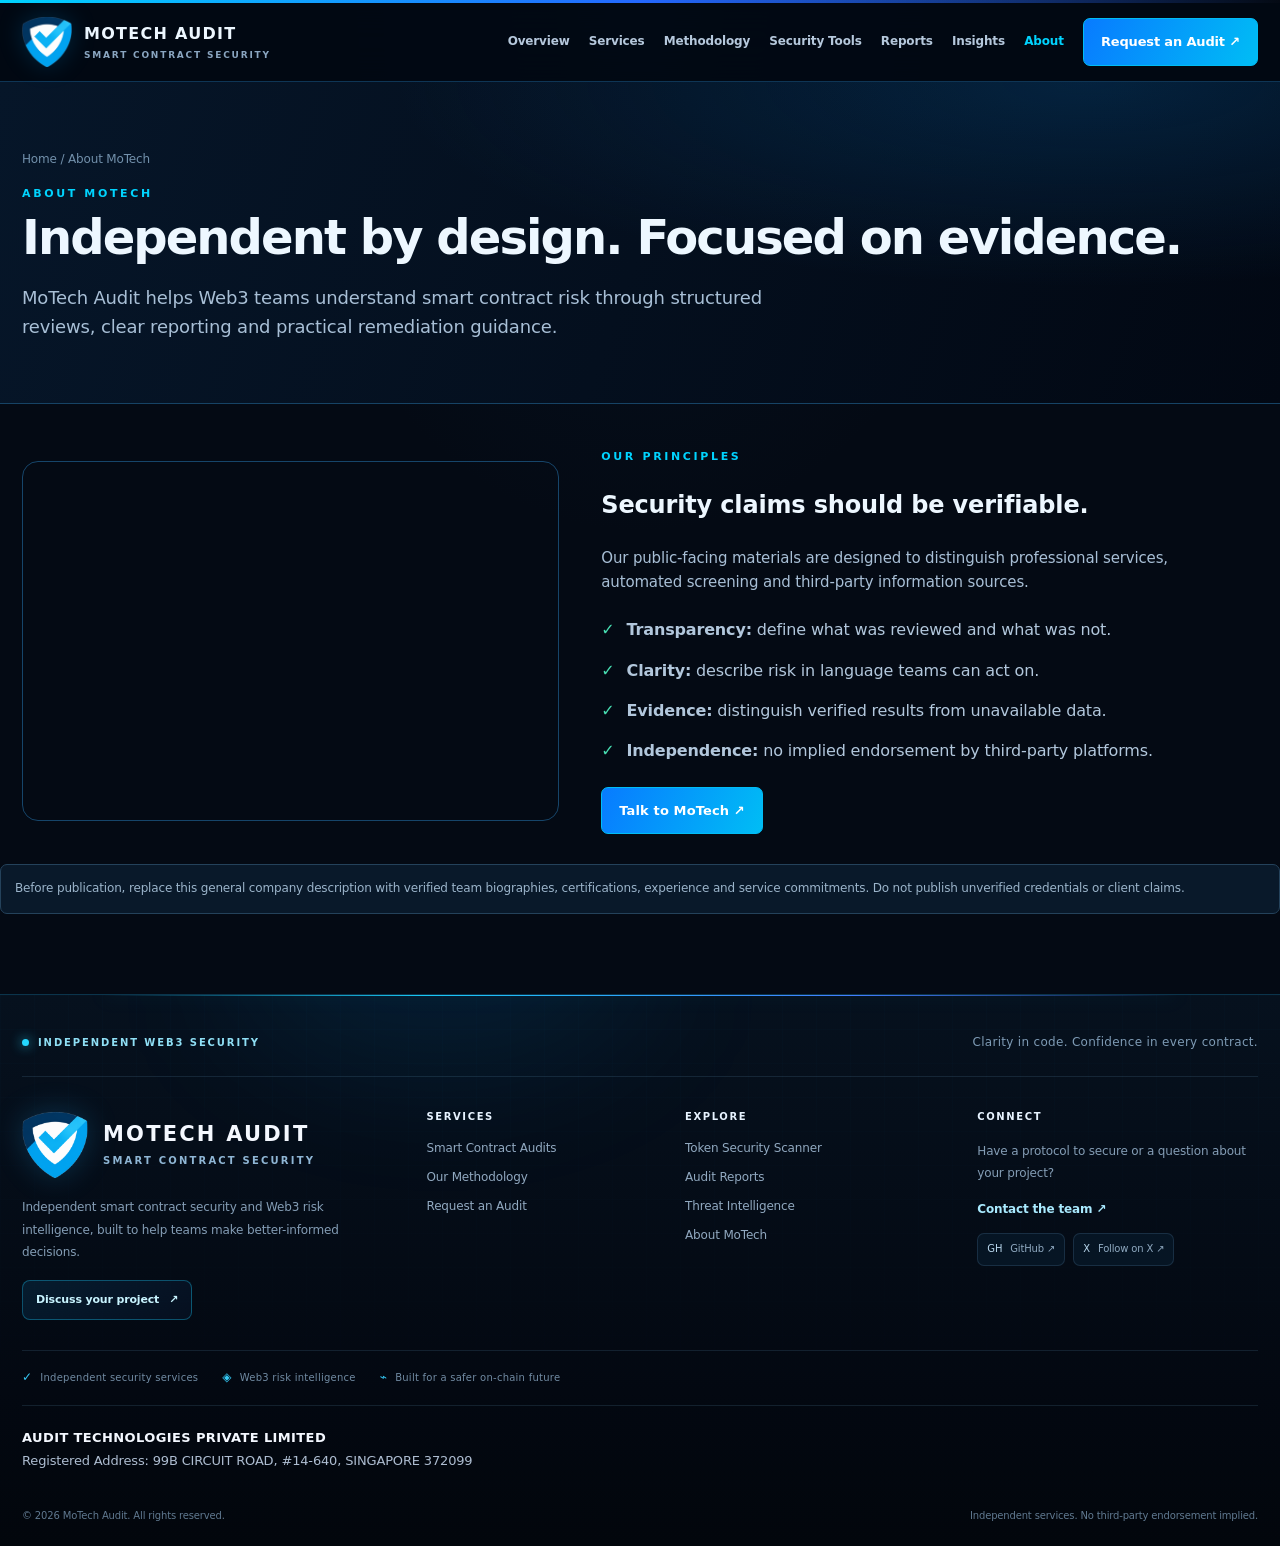
==== commit 807eb9f0: "Add registered company name and address to footer" ====
--- a/about.html
+++ b/about.html
@@ -42,6 +42,10 @@
       <span><i aria-hidden="true">◈</i> Web3 risk intelligence</span>
       <span><i aria-hidden="true">⌁</i> Built for a safer on-chain future</span>
     </div>
+    <div class="footer-company-details" style="margin:20px 0 16px;color:#aebdd1;font-size:13px;line-height:1.8;">
+      <div style="color:#f4f8ff;font-weight:700;letter-spacing:.03em;">AUDIT TECHNOLOGIES PRIVATE LIMITED</div>
+      <div>Registered Address: 99B CIRCUIT ROAD, #14-640, SINGAPORE 372099</div>
+    </div>
     <div class="copyright premium-copyright">
       <span>© 2026 MoTech Audit. All rights reserved.</span>
       <span>Independent services. No third-party endorsement implied.</span>
--- a/assets/site.css
+++ b/assets/site.css
@@ -345,3 +345,50 @@
   .premium-footgrid > div { grid-column:1/-1; }
   .statrow { grid-template-columns:1fr; }
 }
+
+
+/* Mobile market layout fixes: left-align heading and prevent symbol overlap */
+@media (max-width: 720px) {
+  .ticker .wrap { width: calc(100% - 28px); margin-inline: auto; }
+  .market-heading { width: 100%; align-items: flex-start !important; text-align: left !important; }
+  .market-heading > div { width: 100%; min-width: 0; text-align: left !important; }
+  .market-heading .eyebrow { text-align: left; letter-spacing: .14em; overflow-wrap: anywhere; }
+  .market-heading h2 { text-align: left; }
+  .market-live { width: 100%; text-align: left; justify-content: flex-start; overflow-wrap: anywhere; }
+  .ticker-grid { grid-template-columns: repeat(2, minmax(0, 1fr)); align-items: stretch; }
+  .coin { min-width: 0; padding: 13px 11px; }
+  .coin-top { display: flex; flex-direction: column; align-items: flex-start; justify-content: flex-start; gap: 7px; }
+  .coin-identity { min-width: 0; width: 100%; gap: 7px; }
+  .coin-identity b { white-space: normal; overflow-wrap: anywhere; font-size: 13px; line-height: 1.2; }
+  .coin-pair { display: block; margin-left: 41px; white-space: nowrap; font-size: 10px; line-height: 1.2; }
+  .coin-price { white-space: nowrap; font-size: clamp(17px, 4.4vw, 23px); }
+  .volume-block { min-width: 0; }
+  .volume-block b { display: block; overflow-wrap: anywhere; }
+}
+@media (max-width: 380px) {
+  .ticker-grid { grid-template-columns: repeat(2, minmax(0, 1fr)); gap: 8px; }
+  .coin { padding: 11px 9px; }
+  .coin-icon { width: 30px; height: 30px; flex-basis: 30px; }
+  .coin-pair { margin-left: 37px; font-size: 9px; }
+  .coin-price { font-size: 17px; }
+  .coin-bottom { gap: 4px; }
+  .sparkline { width: 38px; flex-basis: 38px; }
+}
+
+
+/* Mobile brand and trust-line layout: keep words together and align cleanly. */
+.hero-brandline{display:flex;flex-direction:column;align-items:flex-start;gap:5px;line-height:1.35;letter-spacing:.16em}
+.hero-brandline .hero-brandname{color:#eaf5ff;letter-spacing:.18em}
+.status{display:flex;align-items:flex-start;gap:10px;line-height:1.6}
+.status-copy{display:inline;min-width:0}
+.status-team{font-weight:800;letter-spacing:.08em}
+.status-promise{color:#a8bfd6}
+@media(max-width:600px){
+  .hero-brandline{font-size:10px;letter-spacing:.11em;gap:4px;max-width:100%;overflow-wrap:anywhere}
+  .hero-brandline .hero-brandname{font-size:11px;letter-spacing:.16em}
+  .status{font-size:10px;gap:8px;align-items:flex-start}
+  .status-copy{display:flex;flex-direction:column;align-items:flex-start;gap:3px;line-height:1.55}
+  .status-divider{display:none}
+  .status-team{font-size:10px;letter-spacing:.07em}
+  .status-promise{font-size:11px;overflow-wrap:anywhere}
+}
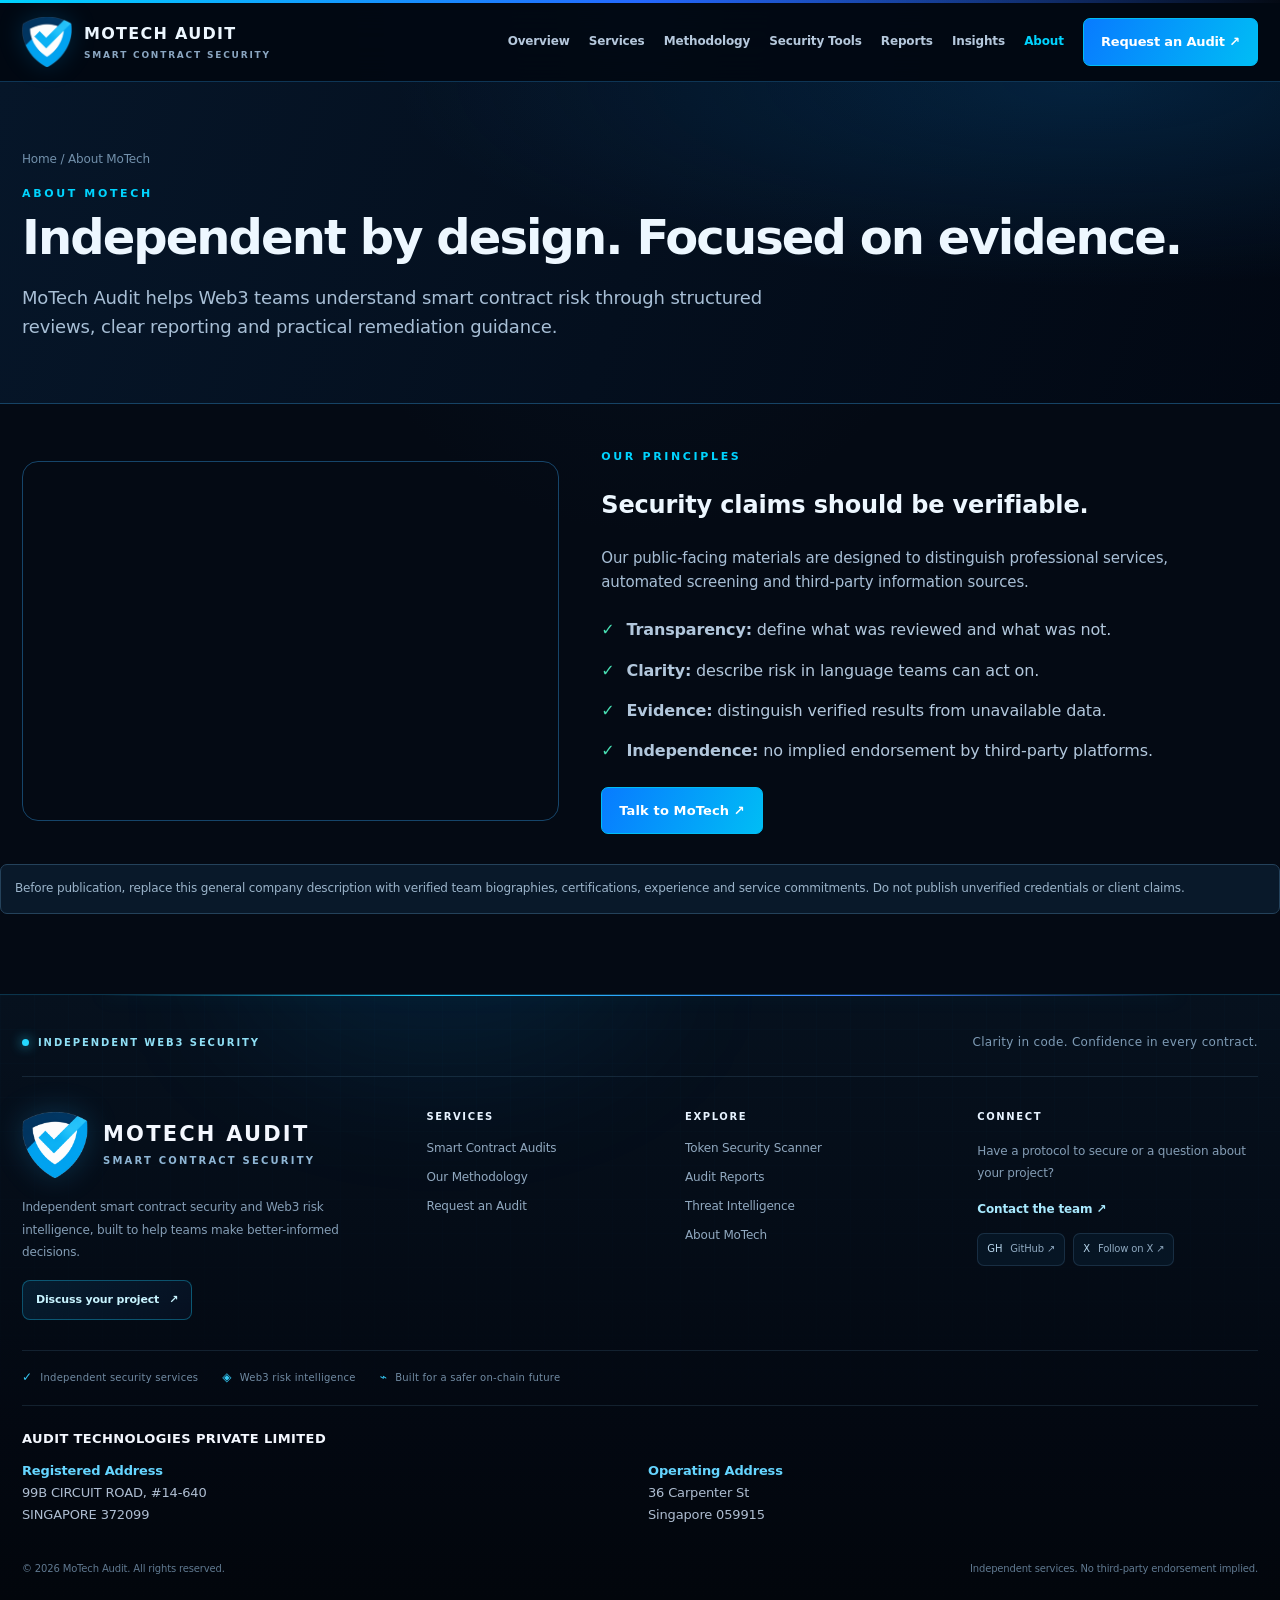
==== commit bab2574b: "Add side-by-side registered and operating addresses to footer" ====
--- a/about.html
+++ b/about.html
@@ -42,9 +42,12 @@
       <span><i aria-hidden="true">◈</i> Web3 risk intelligence</span>
       <span><i aria-hidden="true">⌁</i> Built for a safer on-chain future</span>
     </div>
-    <div class="footer-company-details" style="margin:20px 0 16px;color:#aebdd1;font-size:13px;line-height:1.8;">
-      <div style="color:#f4f8ff;font-weight:700;letter-spacing:.03em;">AUDIT TECHNOLOGIES PRIVATE LIMITED</div>
-      <div>Registered Address: 99B CIRCUIT ROAD, #14-640, SINGAPORE 372099</div>
+    <div class="footer-company-details" style="margin:22px 0 16px;color:#aebdd1;font-size:13px;line-height:1.7;">
+      <div style="color:#f4f8ff;font-weight:700;letter-spacing:.03em;margin-bottom:10px;">AUDIT TECHNOLOGIES PRIVATE LIMITED</div>
+      <div style="display:grid;grid-template-columns:repeat(auto-fit,minmax(210px,1fr));gap:16px;">
+        <div><strong style="color:#65d5ff;">Registered Address</strong><div>99B CIRCUIT ROAD, #14-640<br>SINGAPORE 372099</div></div>
+        <div><strong style="color:#65d5ff;">Operating Address</strong><div>36 Carpenter St<br>Singapore 059915</div></div>
+      </div>
     </div>
     <div class="copyright premium-copyright">
       <span>© 2026 MoTech Audit. All rights reserved.</span>
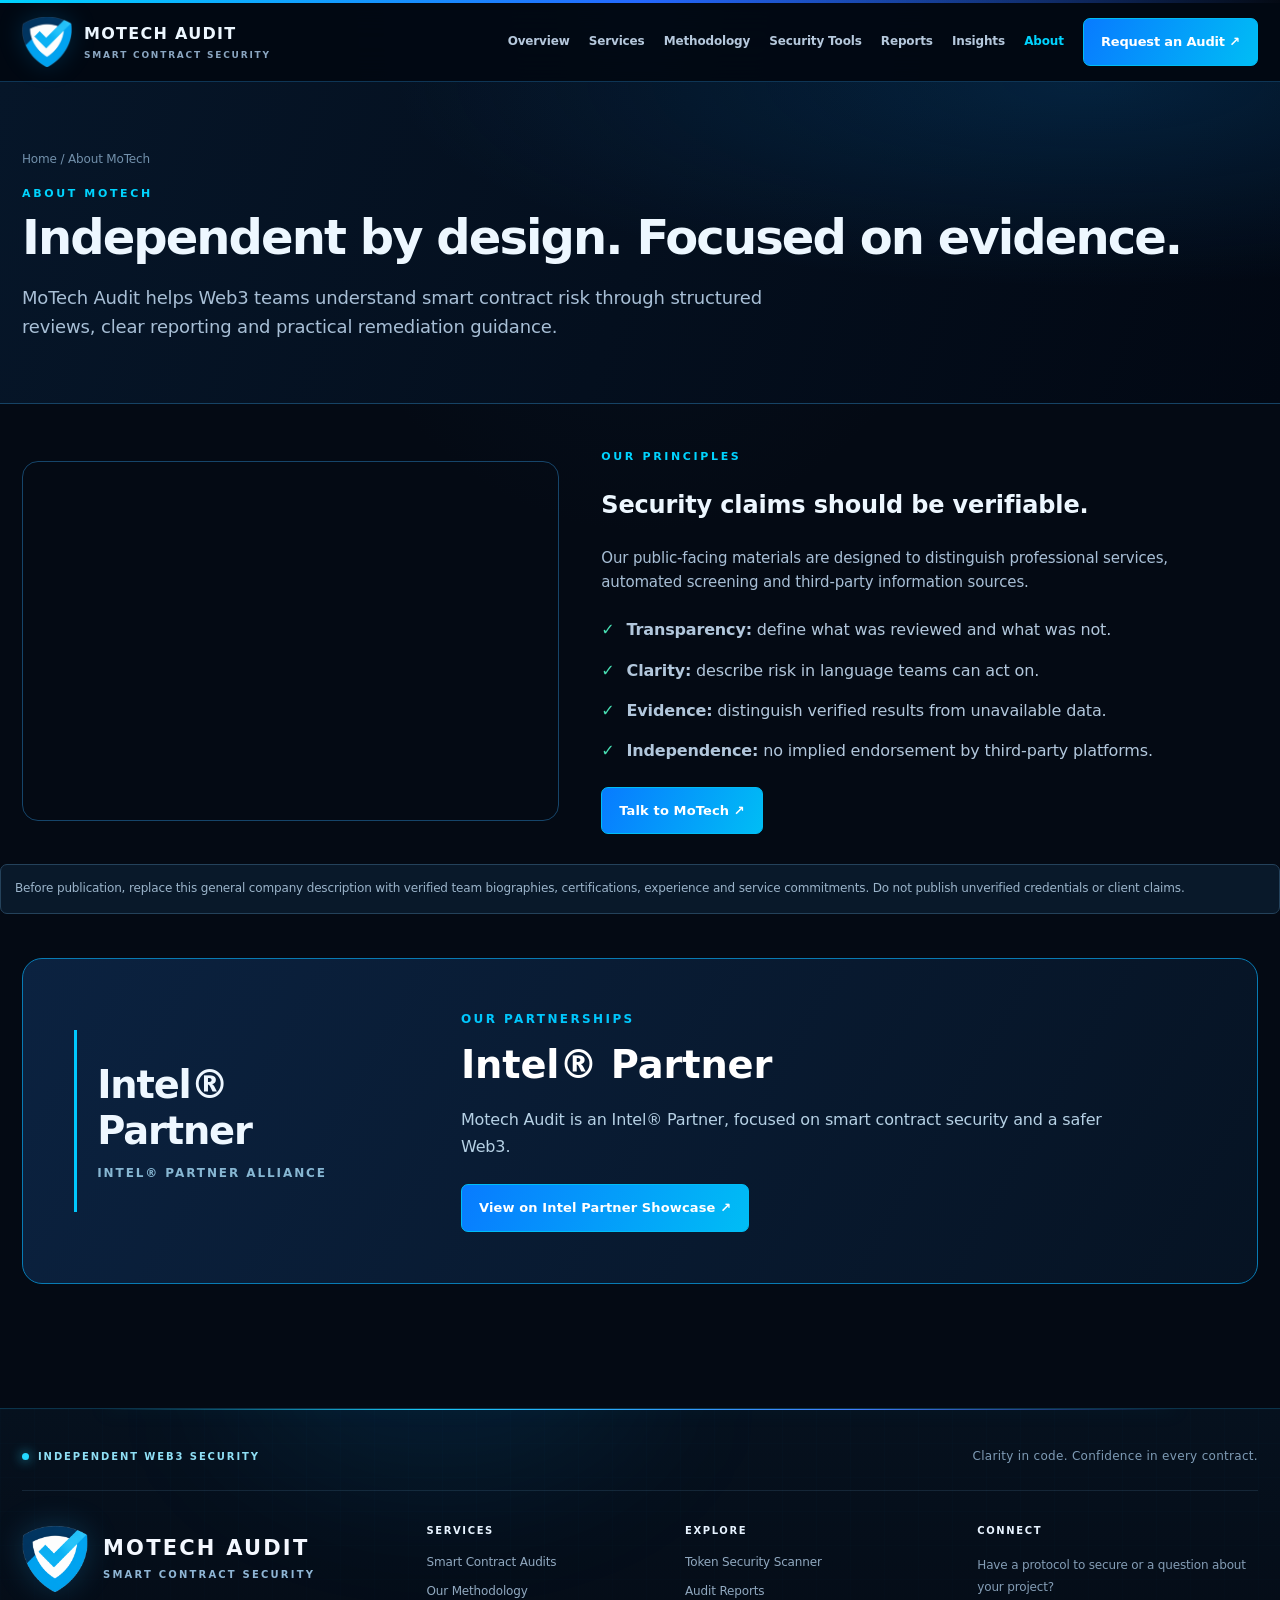
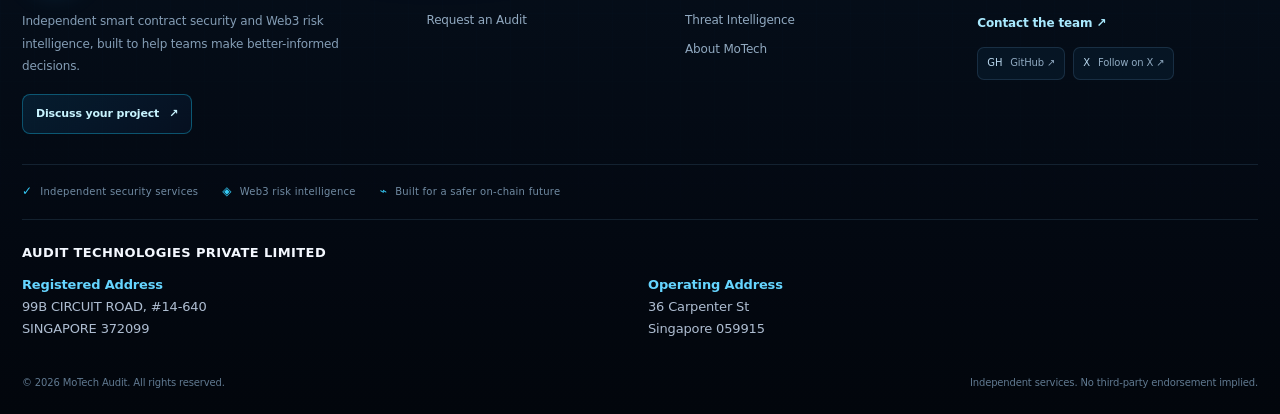
==== commit e1bf8fa3: "Add Intel Partner showcase section to about.html" ====
--- a/about.html
+++ b/about.html
@@ -1,4 +1,6 @@
-<!doctype html><html lang="en"><head><meta charset="utf-8"><meta name="viewport" content="width=device-width, initial-scale=1"><meta name="theme-color" content="#050c18"><meta name="description" content="MoTech Audit smart contract security, token risk analysis and Web3 security intelligence."><title>About | MoTech Audit</title><link rel="stylesheet" href="assets/site.css"></head><body><div class="topline"></div><header><div class="wrap nav"><a class="brand" href="index.html"><img src="assets/logo.png" alt="MoTech Audit logo"><span>MOTECH AUDIT<small>SMART CONTRACT SECURITY</small></span></a><button class="mobile-menu-toggle" type="button" aria-label="Open navigation menu" aria-expanded="false" aria-controls="site-navigation"><span class="menu-icon" aria-hidden="true"><i></i><i></i><i></i></span><span class="menu-label">Menu</span></button><nav class="links" id="site-navigation"><a class="" href="index.html">Overview</a><a class="" href="services.html">Services</a><a class="" href="process.html">Methodology</a><a class="" href="scanner.html">Security Tools</a><a class="" href="reports.html">Reports</a><a class="" href="insights.html">Insights</a><a class="active" href="about.html">About</a><a class="nav-cta" href="contact.html">Request an Audit ↗</a></nav></div></header><div class="page-intro"><div class="wrap"><div class="crumb"><a href="index.html">Home</a> / About MoTech</div><div class="eyebrow">About MoTech</div><h1>Independent by design. Focused on evidence.</h1><p class="lead">MoTech Audit helps Web3 teams understand smart contract risk through structured reviews, clear reporting and practical remediation guidance.</p></div></div><main class="content"><div class="wrap feature"><div class="feature-img"></div><div><div class="eyebrow">Our principles</div><h2>Security claims should be verifiable.</h2><p class="lead" style="font-size:15px">Our public-facing materials are designed to distinguish professional services, automated screening and third-party information sources.</p><div class="checklist"><div class="check"><b>✓</b><span><strong>Transparency:</strong> define what was reviewed and what was not.</span></div><div class="check"><b>✓</b><span><strong>Clarity:</strong> describe risk in language teams can act on.</span></div><div class="check"><b>✓</b><span><strong>Evidence:</strong> distinguish verified results from unavailable data.</span></div><div class="check"><b>✓</b><span><strong>Independence:</strong> no implied endorsement by third-party platforms.</span></div></div><a class="btn" href="contact.html">Talk to MoTech ↗</a></div></div><div class="notice" style="margin-top:30px">Before publication, replace this general company description with verified team biographies, certifications, experience and service commitments. Do not publish unverified credentials or client claims.</div></div></main><footer class="footer premium-footer">
+<!doctype html><html lang="en"><head><meta charset="utf-8"><meta name="viewport" content="width=device-width, initial-scale=1"><meta name="theme-color" content="#050c18"><meta name="description" content="MoTech Audit smart contract security, token risk analysis and Web3 security intelligence."><title>About | MoTech Audit</title><link rel="stylesheet" href="assets/site.css"><style>
+.intel-partnership{margin:44px auto;padding:clamp(24px,4vw,52px);display:grid;grid-template-columns:minmax(180px,.65fr) minmax(0,1.5fr);align-items:center;gap:clamp(24px,5vw,64px);border:1px solid #087bb4;border-radius:20px;background:linear-gradient(120deg,#0b2240,#061323);color:#eef7ff;box-sizing:border-box}.intel-partnership-label{padding:32px 20px;border-left:3px solid #00c7fd;color:#eef7ff;font-size:clamp(26px,3vw,42px);line-height:1.2;font-weight:750;letter-spacing:-.03em}.intel-partnership-label small{display:block;margin-top:12px;color:#87b7d3;font-size:12px;letter-spacing:.16em;font-weight:600}.intel-partnership .eyebrow{color:#00c7fd;letter-spacing:.2em;font-size:12px}.intel-partnership h2{font-size:clamp(28px,3vw,42px);line-height:1.2;margin:12px 0 18px;color:#fff}.intel-partnership p{max-width:650px;color:#b6d1e5;line-height:1.7;margin:0 0 24px}.intel-partnership .btn{white-space:normal;text-align:center;color:#fff;-webkit-text-fill-color:#fff}.intel-partnership .btn:focus-visible{outline:3px solid #fff;outline-offset:5px}@media(max-width:680px){.intel-partnership{grid-template-columns:1fr;gap:24px;margin:30px auto}.intel-partnership-label{padding:4px 0 4px 18px}.intel-partnership .btn{width:100%;box-sizing:border-box;justify-content:center}}
+</style></head><body><div class="topline"></div><header><div class="wrap nav"><a class="brand" href="index.html"><img src="assets/logo.png" alt="MoTech Audit logo"><span>MOTECH AUDIT<small>SMART CONTRACT SECURITY</small></span></a><button class="mobile-menu-toggle" type="button" aria-label="Open navigation menu" aria-expanded="false" aria-controls="site-navigation"><span class="menu-icon" aria-hidden="true"><i></i><i></i><i></i></span><span class="menu-label">Menu</span></button><nav class="links" id="site-navigation"><a class="" href="index.html">Overview</a><a class="" href="services.html">Services</a><a class="" href="process.html">Methodology</a><a class="" href="scanner.html">Security Tools</a><a class="" href="reports.html">Reports</a><a class="" href="insights.html">Insights</a><a class="active" href="about.html">About</a><a class="nav-cta" href="contact.html">Request an Audit ↗</a></nav></div></header><div class="page-intro"><div class="wrap"><div class="crumb"><a href="index.html">Home</a> / About MoTech</div><div class="eyebrow">About MoTech</div><h1>Independent by design. Focused on evidence.</h1><p class="lead">MoTech Audit helps Web3 teams understand smart contract risk through structured reviews, clear reporting and practical remediation guidance.</p></div></div><main class="content"><div class="wrap feature"><div class="feature-img"></div><div><div class="eyebrow">Our principles</div><h2>Security claims should be verifiable.</h2><p class="lead" style="font-size:15px">Our public-facing materials are designed to distinguish professional services, automated screening and third-party information sources.</p><div class="checklist"><div class="check"><b>✓</b><span><strong>Transparency:</strong> define what was reviewed and what was not.</span></div><div class="check"><b>✓</b><span><strong>Clarity:</strong> describe risk in language teams can act on.</span></div><div class="check"><b>✓</b><span><strong>Evidence:</strong> distinguish verified results from unavailable data.</span></div><div class="check"><b>✓</b><span><strong>Independence:</strong> no implied endorsement by third-party platforms.</span></div></div><a class="btn" href="contact.html">Talk to MoTech ↗</a></div></div><div class="notice" style="margin-top:30px">Before publication, replace this general company description with verified team biographies, certifications, experience and service commitments. Do not publish unverified credentials or client claims.</div></div><div class="wrap"><section class="intel-partnership" aria-labelledby="intel-partner-title"><div class="intel-partnership-label">Intel® Partner<small>INTEL® PARTNER ALLIANCE</small></div><div><div class="eyebrow">OUR PARTNERSHIPS</div><h2 id="intel-partner-title">Intel® Partner</h2><p>Motech Audit is an Intel® Partner, focused on smart contract security and a safer Web3.</p><a class="btn" href="https://www.intel.com/content/www/us/en/partner/showcase/storefront/a5Scv0000009OvxEAE/motech-audit.html" target="_blank" rel="noopener noreferrer">View on Intel Partner Showcase ↗</a></div></section></div></main><footer class="footer premium-footer">
   <div class="footer-glow" aria-hidden="true"></div>
   <div class="wrap">
     <div class="footer-topline">
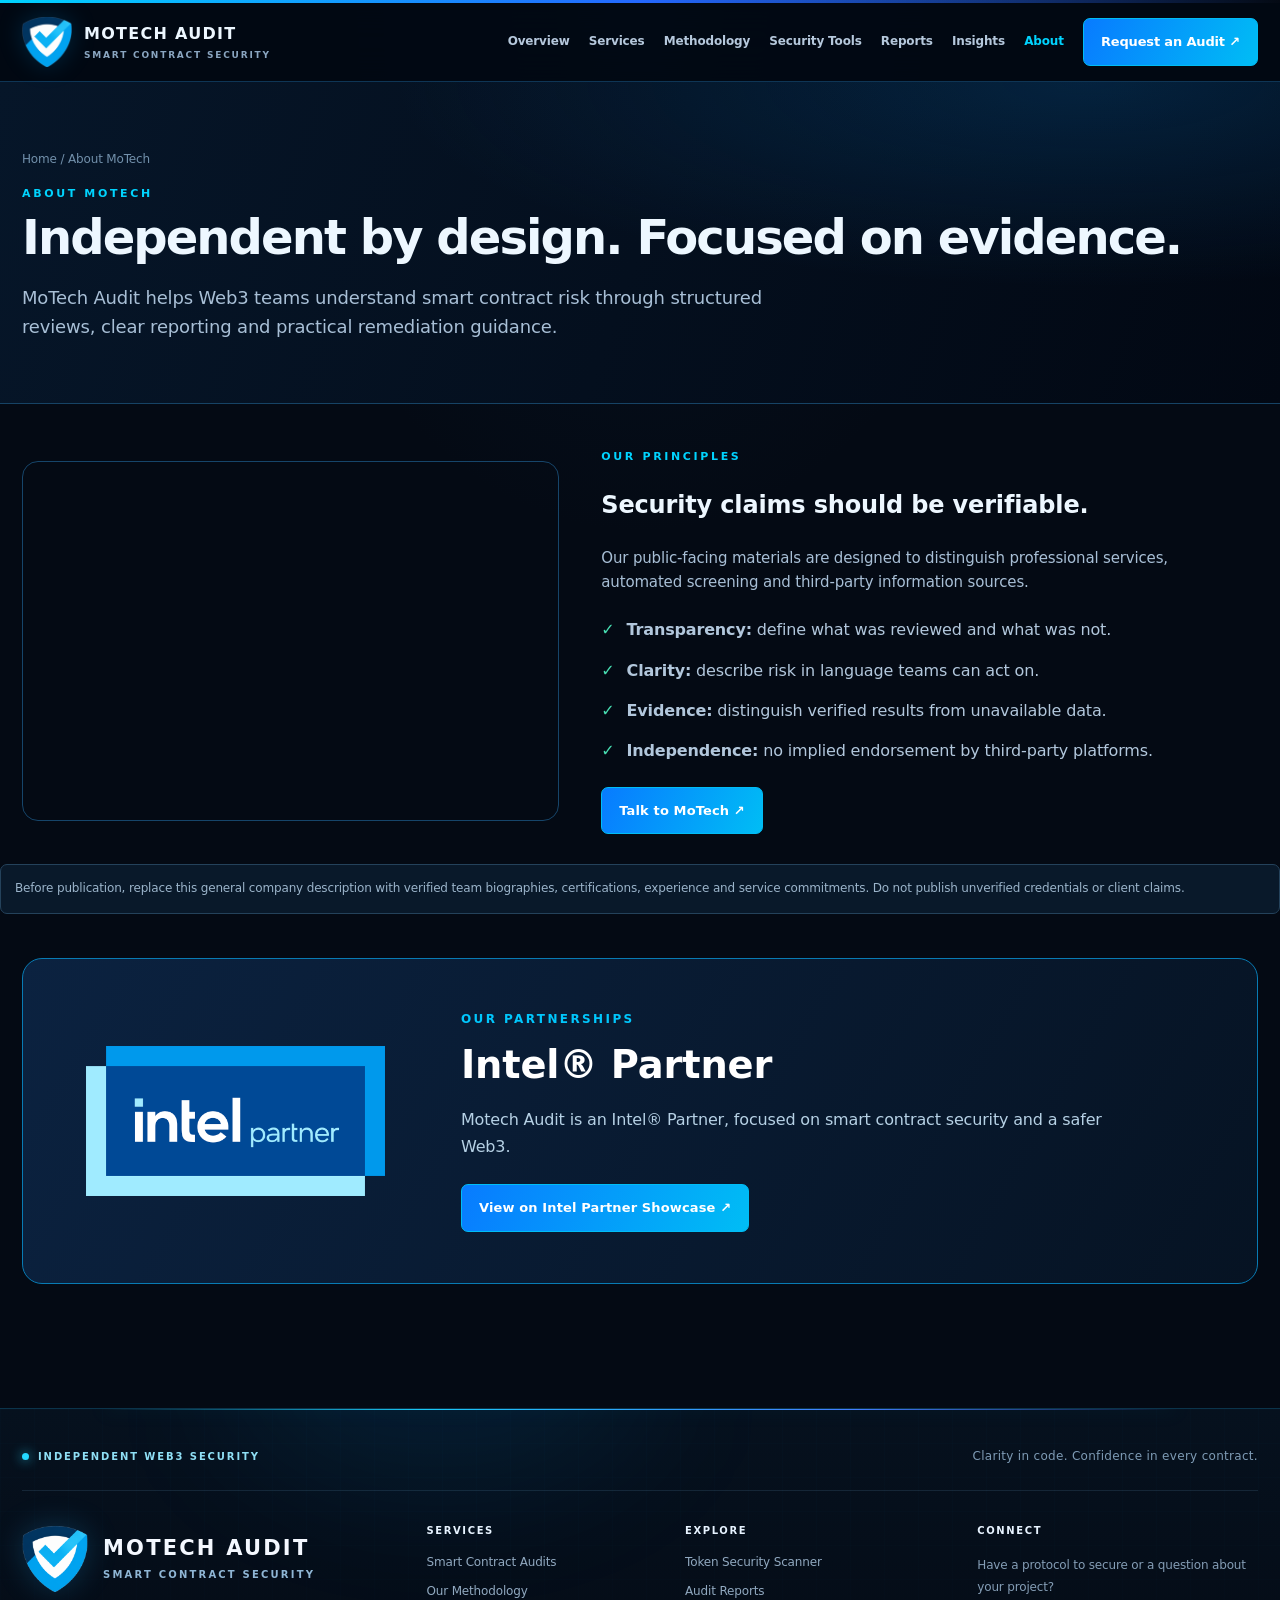
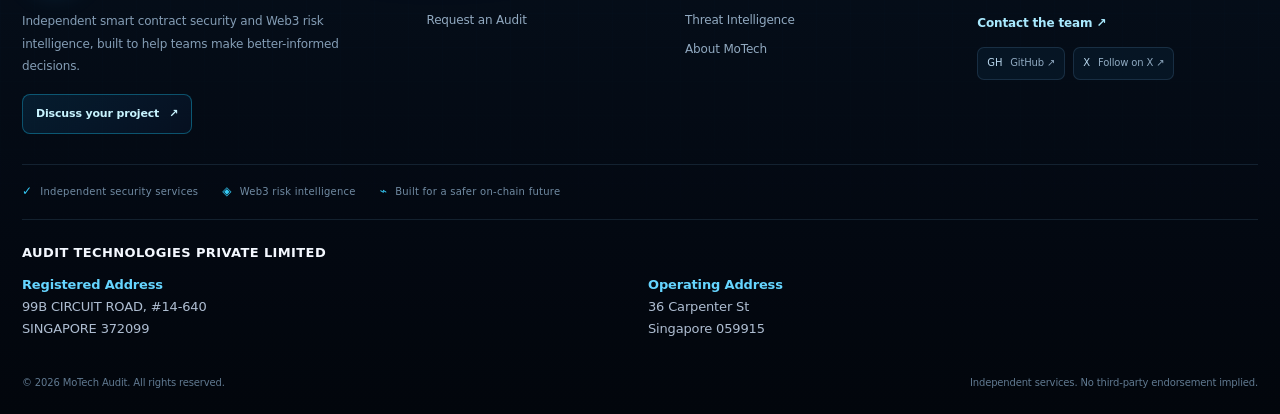
==== commit 712c0405: "Use supplied official Intel Partner badge on home and company pages" ====
--- a/about.html
+++ b/about.html
@@ -1,6 +1,6 @@
 <!doctype html><html lang="en"><head><meta charset="utf-8"><meta name="viewport" content="width=device-width, initial-scale=1"><meta name="theme-color" content="#050c18"><meta name="description" content="MoTech Audit smart contract security, token risk analysis and Web3 security intelligence."><title>About | MoTech Audit</title><link rel="stylesheet" href="assets/site.css"><style>
 .intel-partnership{margin:44px auto;padding:clamp(24px,4vw,52px);display:grid;grid-template-columns:minmax(180px,.65fr) minmax(0,1.5fr);align-items:center;gap:clamp(24px,5vw,64px);border:1px solid #087bb4;border-radius:20px;background:linear-gradient(120deg,#0b2240,#061323);color:#eef7ff;box-sizing:border-box}.intel-partnership-label{padding:32px 20px;border-left:3px solid #00c7fd;color:#eef7ff;font-size:clamp(26px,3vw,42px);line-height:1.2;font-weight:750;letter-spacing:-.03em}.intel-partnership-label small{display:block;margin-top:12px;color:#87b7d3;font-size:12px;letter-spacing:.16em;font-weight:600}.intel-partnership .eyebrow{color:#00c7fd;letter-spacing:.2em;font-size:12px}.intel-partnership h2{font-size:clamp(28px,3vw,42px);line-height:1.2;margin:12px 0 18px;color:#fff}.intel-partnership p{max-width:650px;color:#b6d1e5;line-height:1.7;margin:0 0 24px}.intel-partnership .btn{white-space:normal;text-align:center;color:#fff;-webkit-text-fill-color:#fff}.intel-partnership .btn:focus-visible{outline:3px solid #fff;outline-offset:5px}@media(max-width:680px){.intel-partnership{grid-template-columns:1fr;gap:24px;margin:30px auto}.intel-partnership-label{padding:4px 0 4px 18px}.intel-partnership .btn{width:100%;box-sizing:border-box;justify-content:center}}
-</style></head><body><div class="topline"></div><header><div class="wrap nav"><a class="brand" href="index.html"><img src="assets/logo.png" alt="MoTech Audit logo"><span>MOTECH AUDIT<small>SMART CONTRACT SECURITY</small></span></a><button class="mobile-menu-toggle" type="button" aria-label="Open navigation menu" aria-expanded="false" aria-controls="site-navigation"><span class="menu-icon" aria-hidden="true"><i></i><i></i><i></i></span><span class="menu-label">Menu</span></button><nav class="links" id="site-navigation"><a class="" href="index.html">Overview</a><a class="" href="services.html">Services</a><a class="" href="process.html">Methodology</a><a class="" href="scanner.html">Security Tools</a><a class="" href="reports.html">Reports</a><a class="" href="insights.html">Insights</a><a class="active" href="about.html">About</a><a class="nav-cta" href="contact.html">Request an Audit ↗</a></nav></div></header><div class="page-intro"><div class="wrap"><div class="crumb"><a href="index.html">Home</a> / About MoTech</div><div class="eyebrow">About MoTech</div><h1>Independent by design. Focused on evidence.</h1><p class="lead">MoTech Audit helps Web3 teams understand smart contract risk through structured reviews, clear reporting and practical remediation guidance.</p></div></div><main class="content"><div class="wrap feature"><div class="feature-img"></div><div><div class="eyebrow">Our principles</div><h2>Security claims should be verifiable.</h2><p class="lead" style="font-size:15px">Our public-facing materials are designed to distinguish professional services, automated screening and third-party information sources.</p><div class="checklist"><div class="check"><b>✓</b><span><strong>Transparency:</strong> define what was reviewed and what was not.</span></div><div class="check"><b>✓</b><span><strong>Clarity:</strong> describe risk in language teams can act on.</span></div><div class="check"><b>✓</b><span><strong>Evidence:</strong> distinguish verified results from unavailable data.</span></div><div class="check"><b>✓</b><span><strong>Independence:</strong> no implied endorsement by third-party platforms.</span></div></div><a class="btn" href="contact.html">Talk to MoTech ↗</a></div></div><div class="notice" style="margin-top:30px">Before publication, replace this general company description with verified team biographies, certifications, experience and service commitments. Do not publish unverified credentials or client claims.</div></div><div class="wrap"><section class="intel-partnership" aria-labelledby="intel-partner-title"><div class="intel-partnership-label">Intel® Partner<small>INTEL® PARTNER ALLIANCE</small></div><div><div class="eyebrow">OUR PARTNERSHIPS</div><h2 id="intel-partner-title">Intel® Partner</h2><p>Motech Audit is an Intel® Partner, focused on smart contract security and a safer Web3.</p><a class="btn" href="https://www.intel.com/content/www/us/en/partner/showcase/storefront/a5Scv0000009OvxEAE/motech-audit.html" target="_blank" rel="noopener noreferrer">View on Intel Partner Showcase ↗</a></div></section></div></main><footer class="footer premium-footer">
+</style><style>.intel-partnership-badge{width:100%;padding:12px;box-sizing:border-box}.intel-partnership-badge img{display:block;width:100%;height:auto;max-width:400px;margin:auto}@media(max-width:680px){.intel-partnership-badge{max-width:300px;margin:auto;padding:8px}}</style></head><body><div class="topline"></div><header><div class="wrap nav"><a class="brand" href="index.html"><img src="assets/logo.png" alt="MoTech Audit logo"><span>MOTECH AUDIT<small>SMART CONTRACT SECURITY</small></span></a><button class="mobile-menu-toggle" type="button" aria-label="Open navigation menu" aria-expanded="false" aria-controls="site-navigation"><span class="menu-icon" aria-hidden="true"><i></i><i></i><i></i></span><span class="menu-label">Menu</span></button><nav class="links" id="site-navigation"><a class="" href="index.html">Overview</a><a class="" href="services.html">Services</a><a class="" href="process.html">Methodology</a><a class="" href="scanner.html">Security Tools</a><a class="" href="reports.html">Reports</a><a class="" href="insights.html">Insights</a><a class="active" href="about.html">About</a><a class="nav-cta" href="contact.html">Request an Audit ↗</a></nav></div></header><div class="page-intro"><div class="wrap"><div class="crumb"><a href="index.html">Home</a> / About MoTech</div><div class="eyebrow">About MoTech</div><h1>Independent by design. Focused on evidence.</h1><p class="lead">MoTech Audit helps Web3 teams understand smart contract risk through structured reviews, clear reporting and practical remediation guidance.</p></div></div><main class="content"><div class="wrap feature"><div class="feature-img"></div><div><div class="eyebrow">Our principles</div><h2>Security claims should be verifiable.</h2><p class="lead" style="font-size:15px">Our public-facing materials are designed to distinguish professional services, automated screening and third-party information sources.</p><div class="checklist"><div class="check"><b>✓</b><span><strong>Transparency:</strong> define what was reviewed and what was not.</span></div><div class="check"><b>✓</b><span><strong>Clarity:</strong> describe risk in language teams can act on.</span></div><div class="check"><b>✓</b><span><strong>Evidence:</strong> distinguish verified results from unavailable data.</span></div><div class="check"><b>✓</b><span><strong>Independence:</strong> no implied endorsement by third-party platforms.</span></div></div><a class="btn" href="contact.html">Talk to MoTech ↗</a></div></div><div class="notice" style="margin-top:30px">Before publication, replace this general company description with verified team biographies, certifications, experience and service commitments. Do not publish unverified credentials or client claims.</div></div><div class="wrap"><section class="intel-partnership" aria-labelledby="intel-partner-title"><div class="intel-partnership-badge"><img src="assets/intel-partner-horizontal.png" alt="Intel Partner official badge" width="2048" height="1024" loading="lazy" decoding="async"></div><div><div class="eyebrow">OUR PARTNERSHIPS</div><h2 id="intel-partner-title">Intel® Partner</h2><p>Motech Audit is an Intel® Partner, focused on smart contract security and a safer Web3.</p><a class="btn" href="https://www.intel.com/content/www/us/en/partner/showcase/storefront/a5Scv0000009OvxEAE/motech-audit.html" target="_blank" rel="noopener noreferrer">View on Intel Partner Showcase ↗</a></div></section></div></main><footer class="footer premium-footer">
   <div class="footer-glow" aria-hidden="true"></div>
   <div class="wrap">
     <div class="footer-topline">
